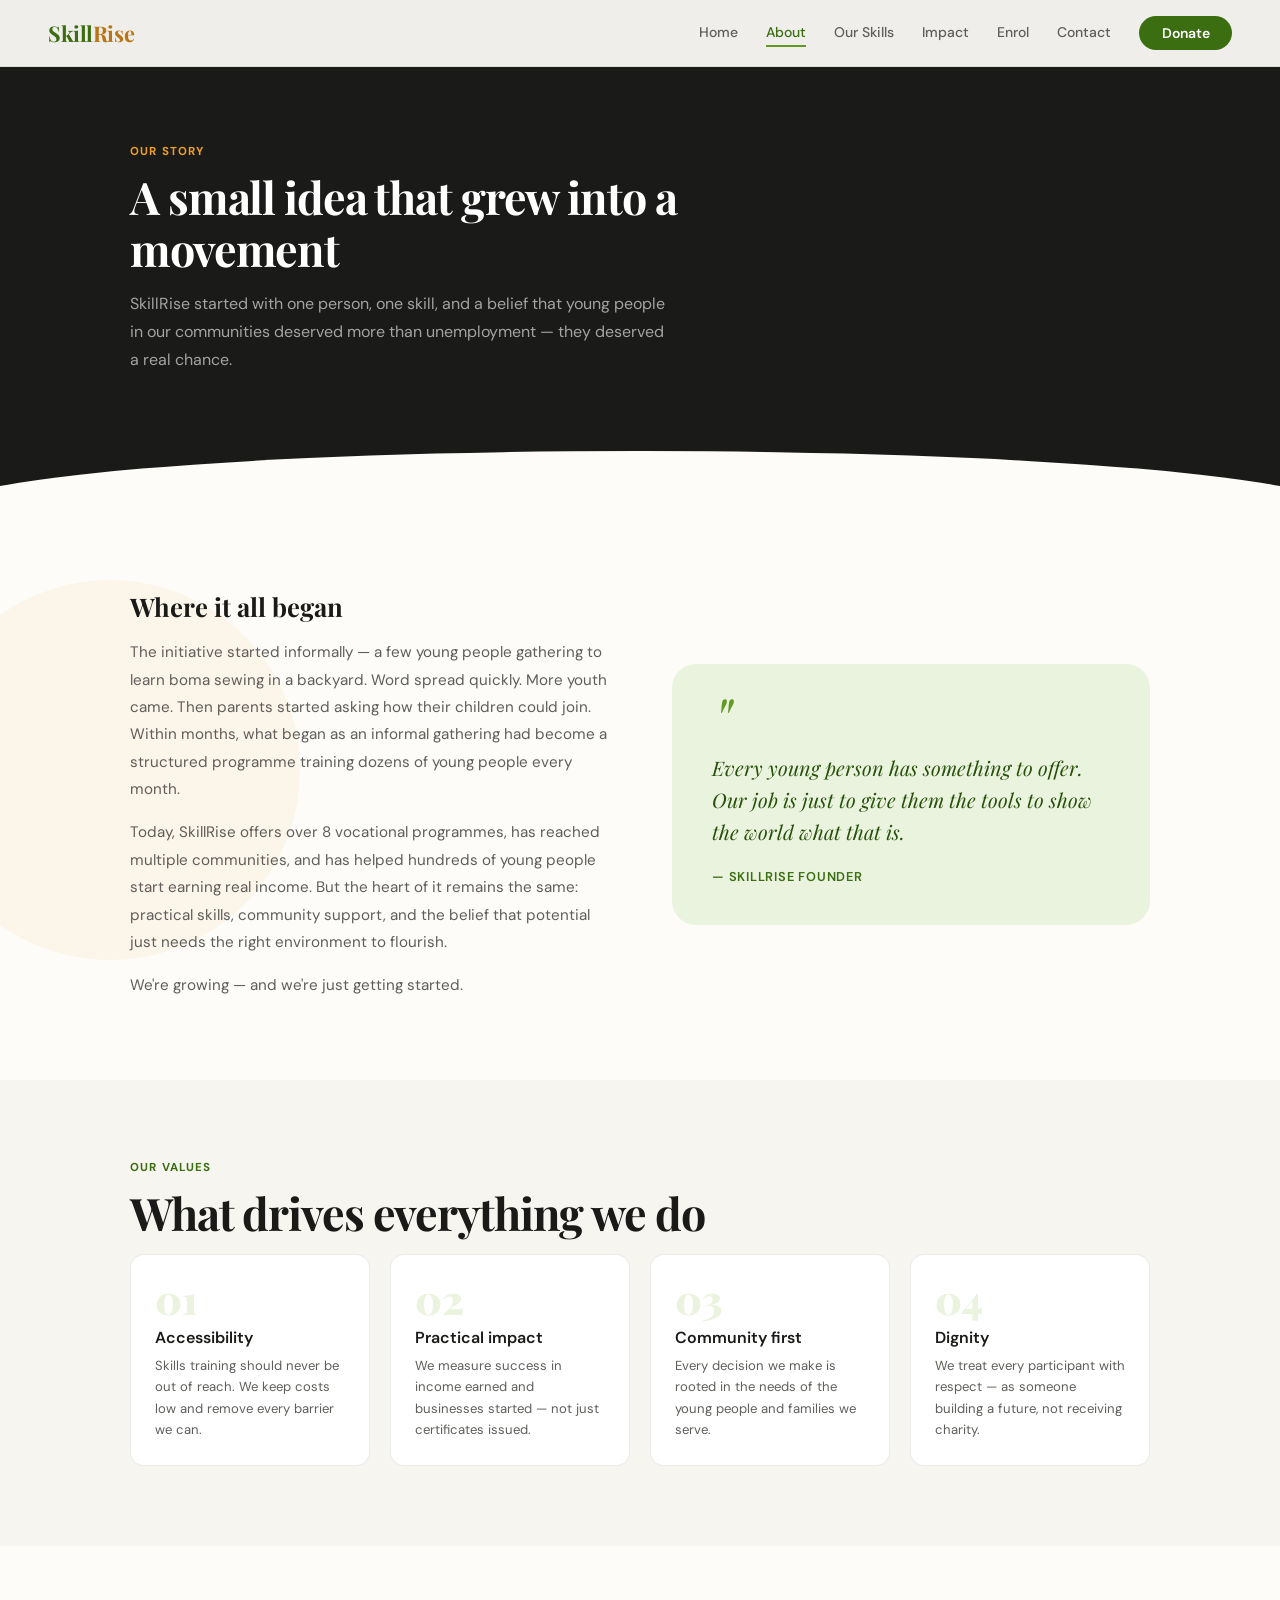
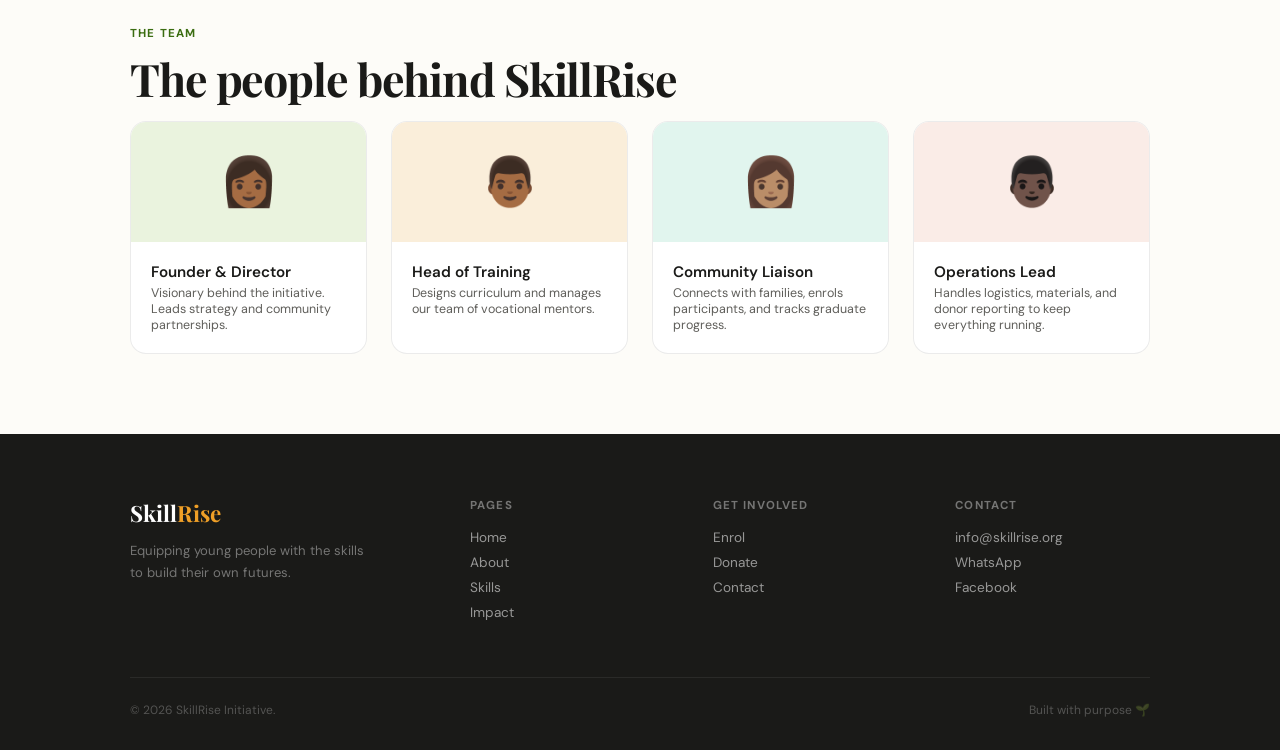
==== about.html @ 30faf880 "Initial commit: SkillRise multi-page site Split the original single-file site into separate HTML pag" ====
<!DOCTYPE html>
<html lang="en">
<head>
<meta charset="UTF-8"/>
<meta name="viewport" content="width=device-width, initial-scale=1.0"/>
<title>About — SkillRise Initiative</title>
<link href="https://fonts.googleapis.com/css2?family=Playfair+Display:ital,wght@0,700;0,900;1,700&family=DM+Sans:wght@300;400;500;600&display=swap" rel="stylesheet"/>
<link rel="stylesheet" href="css/styles.css"/>
</head>
<body>

<!-- BLOBS (hero bg decorations) -->
<div class="hero-blob1"></div>
<div class="hero-blob2"></div>

<!-- NAV -->
<nav>
  <a class="nav-logo" href="index.html">Skill<span>Rise</span></a>
  <div class="nav-links">
    <a href="index.html" data-page="index.html">Home</a>
    <a href="about.html" data-page="about.html">About</a>
    <a href="skills.html" data-page="skills.html">Our Skills</a>
    <a href="impact.html" data-page="impact.html">Impact</a>
    <a href="enrol.html" data-page="enrol.html">Enrol</a>
    <a href="contact.html" data-page="contact.html">Contact</a>
    <a href="donate.html" data-page="donate.html" class="nav-cta">Donate</a>
  </div>
  <div class="hamburger" onclick="toggleMenu()">
    <span></span><span></span><span></span>
  </div>
</nav>
<div class="mobile-menu" id="mobileMenu">
  <a href="index.html">Home</a>
  <a href="about.html">About</a>
  <a href="skills.html">Our Skills</a>
  <a href="impact.html">Impact</a>
  <a href="enrol.html">Enrol</a>
  <a href="contact.html">Contact</a>
  <a href="donate.html" style="color:var(--green);font-weight:700;">Donate →</a>
</div>

<!-- ════════════════════════════════════════ ABOUT ════════════════════════════════════════ -->
<div class="page active" id="page-about">
  <div class="about-hero">
    <div class="container">
      <div class="section-tag">Our Story</div>
      <div class="section-title">A small idea that grew into a movement</div>
      <p class="section-sub">SkillRise started with one person, one skill, and a belief that young people in our communities deserved more than unemployment — they deserved a real chance.</p>
    </div>
  </div>

  <div class="about-story">
    <div class="container">
      <div class="story-grid">
        <div class="story-text">
          <h3>Where it all began</h3>
          <p>The initiative started informally — a few young people gathering to learn boma sewing in a backyard. Word spread quickly. More youth came. Then parents started asking how their children could join. Within months, what began as an informal gathering had become a structured programme training dozens of young people every month.</p>
          <p>Today, SkillRise offers over 8 vocational programmes, has reached multiple communities, and has helped hundreds of young people start earning real income. But the heart of it remains the same: practical skills, community support, and the belief that potential just needs the right environment to flourish.</p>
          <p style="margin-bottom:0;">We're growing — and we're just getting started.</p>
        </div>
        <div class="story-visual">
          <div class="story-quote">Every young person has something to offer. Our job is just to give them the tools to show the world what that is.</div>
          <div class="story-attr">— SkillRise Founder</div>
        </div>
      </div>
    </div>
  </div>

  <div class="about-values">
    <div class="container">
      <div class="section-tag">Our Values</div>
      <div class="section-title">What drives everything we do</div>
      <div class="values-grid">
        <div class="value-card"><div class="value-num">01</div><h4>Accessibility</h4><p>Skills training should never be out of reach. We keep costs low and remove every barrier we can.</p></div>
        <div class="value-card"><div class="value-num">02</div><h4>Practical impact</h4><p>We measure success in income earned and businesses started — not just certificates issued.</p></div>
        <div class="value-card"><div class="value-num">03</div><h4>Community first</h4><p>Every decision we make is rooted in the needs of the young people and families we serve.</p></div>
        <div class="value-card"><div class="value-num">04</div><h4>Dignity</h4><p>We treat every participant with respect — as someone building a future, not receiving charity.</p></div>
      </div>
    </div>
  </div>

  <div class="team-section">
    <div class="container">
      <div class="section-tag">The Team</div>
      <div class="section-title">The people behind SkillRise</div>
      <div class="team-grid">
        <div class="team-card">
          <div class="team-avatar" style="background:var(--green-light);">👩🏾</div>
          <div class="team-info"><h4>Founder & Director</h4><p>Visionary behind the initiative. Leads strategy and community partnerships.</p></div>
        </div>
        <div class="team-card">
          <div class="team-avatar" style="background:var(--amber-light);">👨🏾</div>
          <div class="team-info"><h4>Head of Training</h4><p>Designs curriculum and manages our team of vocational mentors.</p></div>
        </div>
        <div class="team-card">
          <div class="team-avatar" style="background:var(--teal-light);">👩🏽</div>
          <div class="team-info"><h4>Community Liaison</h4><p>Connects with families, enrols participants, and tracks graduate progress.</p></div>
        </div>
        <div class="team-card">
          <div class="team-avatar" style="background:var(--coral-light);">👨🏿</div>
          <div class="team-info"><h4>Operations Lead</h4><p>Handles logistics, materials, and donor reporting to keep everything running.</p></div>
        </div>
      </div>
    </div>
  </div>

  <footer>
    <div class="container">
      <div class="footer-grid">
        <div class="footer-brand"><span class="logo">Skill<span>Rise</span></span><p>Equipping young people with the skills to build their own futures.</p></div>
        <div class="footer-col"><h5>Pages</h5><a href="index.html">Home</a><a href="about.html">About</a><a href="skills.html">Skills</a><a href="impact.html">Impact</a></div>
        <div class="footer-col"><h5>Get Involved</h5><a href="enrol.html">Enrol</a><a href="donate.html">Donate</a><a href="contact.html">Contact</a></div>
        <div class="footer-col"><h5>Contact</h5><a href="#">info@skillrise.org</a><a href="#">WhatsApp</a><a href="#">Facebook</a></div>
      </div>
      <div class="footer-bottom"><p>© 2026 SkillRise Initiative.</p><p>Built with purpose 🌱</p></div>
    </div>
  </footer>
</div>

<script src="js/main.js"></script>
</body>
</html>
---- css/styles.css ----
*,*::before,*::after{box-sizing:border-box;margin:0;padding:0;}
:root{
  --green:#3B6D11;--green-light:#EAF3DE;--green-mid:#639922;--green-dark:#27500A;
  --amber:#BA7517;--amber-light:#FAEEDA;--amber-mid:#EF9F27;
  --coral:#D85A30;--coral-light:#FAECE7;
  --teal:#0F6E56;--teal-light:#E1F5EE;--teal-mid:#1D9E75;
  --dark:#1a1a18;--text:#2C2C2A;--muted:#5F5E5A;--border:rgba(0,0,0,0.08);
  --bg:#FDFCF8;--surface:#F7F5EF;--white:#ffffff;
}
html{scroll-behavior:smooth;}
body{font-family:'DM Sans',sans-serif;background:var(--bg);color:var(--text);overflow-x:hidden;}

/* ── PAGES ── */
.page{display:none;animation:fadeIn 0.35s ease;}
.page.active{display:block;}
@keyframes fadeIn{from{opacity:0;transform:translateY(12px);}to{opacity:1;transform:translateY(0);}}

/* ── NAV ── */
nav{position:fixed;top:0;left:0;right:0;z-index:200;display:flex;align-items:center;justify-content:space-between;padding:1rem 3rem;background:rgba(253,252,248,0.94);backdrop-filter:blur(10px);border-bottom:1px solid var(--border);}
.nav-logo{font-family:'Playfair Display',serif;font-size:1.35rem;font-weight:700;color:var(--green);letter-spacing:-0.02em;cursor:pointer;text-decoration:none;}
.nav-logo span{color:var(--amber);}
.nav-links{display:flex;gap:1.75rem;align-items:center;}
.nav-links a{font-size:0.875rem;font-weight:500;color:var(--muted);text-decoration:none;cursor:pointer;transition:color 0.2s;padding:0.25rem 0;border-bottom:2px solid transparent;transition:color 0.2s,border-color 0.2s;}
.nav-links a:hover,.nav-links a.active{color:var(--green);border-bottom-color:var(--green-mid);}
.nav-cta{background:var(--green)!important;color:#fff!important;padding:0.5rem 1.4rem!important;border-radius:50px!important;font-weight:600!important;border-bottom:none!important;transition:background 0.2s!important;}
.nav-cta:hover{background:var(--teal)!important;}
.hamburger{display:none;flex-direction:column;gap:5px;cursor:pointer;padding:4px;}
.hamburger span{display:block;width:22px;height:2px;background:var(--dark);border-radius:2px;transition:all 0.3s;}
.mobile-menu{display:none;position:fixed;top:64px;left:0;right:0;background:var(--bg);border-bottom:1px solid var(--border);padding:1rem 1.5rem;flex-direction:column;gap:0.75rem;z-index:199;}
.mobile-menu.open{display:flex;}
.mobile-menu a{font-size:1rem;font-weight:500;color:var(--text);text-decoration:none;padding:0.5rem 0;border-bottom:1px solid var(--border);}

/* ── SHARED ── */
.container{max-width:1100px;margin:0 auto;padding:0 2.5rem;}
.pt{padding-top:7rem;}
.section-tag{font-size:0.72rem;font-weight:700;letter-spacing:0.1em;text-transform:uppercase;color:var(--green);margin-bottom:0.75rem;}
.section-title{font-family:'Playfair Display',serif;font-size:clamp(2rem,4vw,2.8rem);font-weight:700;line-height:1.15;letter-spacing:-0.025em;color:var(--dark);margin-bottom:1rem;}
.section-sub{font-size:1rem;color:var(--muted);line-height:1.75;max-width:540px;margin-bottom:2.5rem;}
.btn-primary{background:var(--green);color:#fff;padding:0.85rem 2rem;border-radius:50px;font-weight:600;font-size:0.95rem;text-decoration:none;border:none;cursor:pointer;transition:background 0.2s,transform 0.15s;display:inline-block;}
.btn-primary:hover{background:var(--teal);transform:translateY(-1px);}
.btn-outline{background:transparent;color:var(--green);padding:0.8rem 2rem;border-radius:50px;font-weight:600;font-size:0.95rem;text-decoration:none;border:2px solid var(--green);cursor:pointer;transition:all 0.2s;display:inline-block;}
.btn-outline:hover{background:var(--green);color:#fff;}
.btn-amber{background:var(--amber);color:#fff;padding:0.85rem 2rem;border-radius:50px;font-weight:600;font-size:0.95rem;text-decoration:none;border:none;cursor:pointer;transition:background 0.2s,transform 0.15s;display:inline-block;}
.btn-amber:hover{background:var(--coral);transform:translateY(-1px);}

/* ── HOME PAGE ── */
.hero{min-height:100vh;display:grid;grid-template-columns:1fr 1fr;align-items:center;padding:8rem 3rem 4rem;gap:3.5rem;position:relative;overflow:hidden;max-width:1200px;margin:0 auto;}
.hero-blob1{position:fixed;top:-80px;right:-160px;width:550px;height:550px;background:var(--green-light);border-radius:50%;z-index:-1;opacity:0.55;}
.hero-blob2{position:fixed;bottom:-60px;left:-80px;width:380px;height:380px;background:var(--amber-light);border-radius:50%;z-index:-1;opacity:0.45;}
.hero-badge{display:inline-flex;align-items:center;gap:6px;background:var(--teal-light);color:var(--teal);font-size:0.73rem;font-weight:700;padding:0.35rem 0.9rem;border-radius:50px;margin-bottom:1.5rem;letter-spacing:0.06em;text-transform:uppercase;}
.hero h1{font-family:'Playfair Display',serif;font-size:clamp(2.8rem,5vw,4.2rem);font-weight:900;line-height:1.08;letter-spacing:-0.035em;color:var(--dark);margin-bottom:1.25rem;}
.hero h1 em{font-style:italic;color:var(--green-mid);}
.hero-sub{font-size:1.05rem;font-weight:300;color:var(--muted);line-height:1.8;max-width:460px;margin-bottom:2rem;}
.hero-actions{display:flex;gap:1rem;flex-wrap:wrap;align-items:center;}
.hero-visual{display:grid;grid-template-columns:1fr 1fr;gap:1rem;}
.hv-card{background:var(--white);border:1px solid var(--border);border-radius:16px;padding:1.25rem;transition:transform 0.2s;}
.hv-card:hover{transform:translateY(-3px);}
.hv-card:nth-child(1){border-top:3px solid var(--green-mid);}
.hv-card:nth-child(2){border-top:3px solid var(--amber-mid);margin-top:1.5rem;}
.hv-card:nth-child(3){border-top:3px solid var(--coral);}
.hv-card:nth-child(4){border-top:3px solid var(--teal-mid);margin-top:1.5rem;}
.hv-card .icon{font-size:1.8rem;margin-bottom:0.5rem;}
.hv-card h3{font-size:0.9rem;font-weight:600;color:var(--dark);margin-bottom:0.2rem;}
.hv-card p{font-size:0.75rem;color:var(--muted);}

.stats-bar{background:var(--dark);padding:3rem;display:flex;justify-content:center;gap:5rem;flex-wrap:wrap;}
.stat-num{font-family:'Playfair Display',serif;font-size:2.8rem;font-weight:900;color:#fff;line-height:1;margin-bottom:0.3rem;}
.stat-num span{color:var(--amber-mid);}
.stat-label{font-size:0.82rem;color:rgba(255,255,255,0.45);}

.home-why{background:var(--surface);padding:6rem 3rem;}
.why-grid{display:grid;grid-template-columns:repeat(auto-fit,minmax(220px,1fr));gap:1.5rem;margin-top:1rem;}
.why-card{background:var(--white);border:1px solid var(--border);border-radius:14px;padding:1.75rem 1.5rem;}
.why-icon{width:44px;height:44px;border-radius:12px;display:flex;align-items:center;justify-content:center;font-size:1.3rem;margin-bottom:1rem;}
.why-card h4{font-size:1rem;font-weight:600;color:var(--dark);margin-bottom:0.5rem;}
.why-card p{font-size:0.85rem;color:var(--muted);line-height:1.7;}

.home-cta-strip{background:var(--green);padding:5rem 3rem;text-align:center;}
.home-cta-strip h2{font-family:'Playfair Display',serif;font-size:clamp(1.8rem,3.5vw,2.5rem);font-weight:700;color:#fff;margin-bottom:1rem;letter-spacing:-0.02em;}
.home-cta-strip p{font-size:1rem;color:rgba(255,255,255,0.7);max-width:500px;margin:0 auto 2rem;line-height:1.7;}
.cta-buttons{display:flex;gap:1rem;justify-content:center;flex-wrap:wrap;}
.btn-white{background:#fff;color:var(--green);padding:0.85rem 2rem;border-radius:50px;font-weight:600;font-size:0.95rem;text-decoration:none;cursor:pointer;transition:all 0.2s;display:inline-block;border:none;}
.btn-white:hover{background:var(--amber-light);}

/* ── ABOUT PAGE ── */
.about-hero{background:var(--dark);padding:9rem 3rem 6rem;position:relative;overflow:hidden;}
.about-hero::after{content:'';position:absolute;bottom:-1px;left:0;right:0;height:60px;background:var(--bg);clip-path:ellipse(55% 100% at 50% 100%);}
.about-hero .section-tag{color:var(--amber-mid);}
.about-hero .section-title{color:#fff;max-width:600px;}
.about-hero .section-sub{color:rgba(255,255,255,0.6);}

.about-story{padding:5rem 3rem;}
.story-grid{display:grid;grid-template-columns:1fr 1fr;gap:4rem;align-items:center;}
.story-text h3{font-family:'Playfair Display',serif;font-size:1.6rem;font-weight:700;color:var(--dark);margin-bottom:1rem;line-height:1.3;}
.story-text p{font-size:0.95rem;color:var(--muted);line-height:1.8;margin-bottom:1rem;}
.story-visual{background:var(--green-light);border-radius:24px;padding:2.5rem;position:relative;}
.story-quote{font-family:'Playfair Display',serif;font-size:1.25rem;font-style:italic;color:var(--green-dark);line-height:1.6;}
.story-quote::before{content:'"';font-size:4rem;color:var(--green-mid);line-height:0.5;display:block;margin-bottom:1rem;}
.story-attr{margin-top:1.25rem;font-size:0.8rem;font-weight:600;color:var(--green);text-transform:uppercase;letter-spacing:0.06em;}

.about-values{background:var(--surface);padding:5rem 3rem;}
.values-grid{display:grid;grid-template-columns:repeat(auto-fit,minmax(200px,1fr));gap:1.25rem;}
.value-card{background:var(--white);border:1px solid var(--border);border-radius:14px;padding:1.5rem;}
.value-num{font-family:'Playfair Display',serif;font-size:2.5rem;font-weight:900;color:var(--green-light);line-height:1;margin-bottom:0.5rem;}
.value-card h4{font-size:1rem;font-weight:600;color:var(--dark);margin-bottom:0.4rem;}
.value-card p{font-size:0.82rem;color:var(--muted);line-height:1.65;}

.team-section{padding:5rem 3rem;}
.team-grid{display:grid;grid-template-columns:repeat(auto-fit,minmax(220px,1fr));gap:1.5rem;}
.team-card{background:var(--white);border:1px solid var(--border);border-radius:16px;overflow:hidden;}
.team-avatar{height:120px;display:flex;align-items:center;justify-content:center;font-size:3rem;}
.team-info{padding:1.25rem;}
.team-info h4{font-size:0.95rem;font-weight:600;color:var(--dark);margin-bottom:0.2rem;}
.team-info p{font-size:0.78rem;color:var(--muted);}

/* ── SKILLS PAGE ── */
.skills-hero{background:linear-gradient(135deg,var(--green-dark) 0%,var(--green) 60%,var(--teal) 100%);padding:9rem 3rem 6rem;}
.skills-hero .section-title{color:#fff;}
.skills-hero .section-sub{color:rgba(255,255,255,0.7);}
.skills-hero .section-tag{color:var(--amber-mid);}

.skills-filter{background:var(--surface);padding:2rem 3rem;display:flex;gap:0.75rem;flex-wrap:wrap;align-items:center;border-bottom:1px solid var(--border);}
.filter-label{font-size:0.82rem;font-weight:600;color:var(--muted);margin-right:0.5rem;}
.filter-btn{padding:0.4rem 1rem;border-radius:50px;border:1.5px solid var(--border);background:var(--white);font-size:0.8rem;font-weight:500;cursor:pointer;transition:all 0.2s;color:var(--muted);}
.filter-btn:hover,.filter-btn.active{background:var(--green);color:#fff;border-color:var(--green);}

.skills-main{padding:5rem 3rem;}
.skills-big-grid{display:grid;grid-template-columns:repeat(auto-fill,minmax(300px,1fr));gap:1.5rem;}
.skill-detail-card{background:var(--white);border:1px solid var(--border);border-radius:18px;overflow:hidden;transition:transform 0.2s,box-shadow 0.2s;cursor:pointer;}
.skill-detail-card:hover{transform:translateY(-4px);box-shadow:0 12px 32px rgba(0,0,0,0.08);}
.skill-card-top{padding:2rem 2rem 1.25rem;border-bottom:1px solid var(--border);}
.skill-card-emoji{font-size:2.5rem;margin-bottom:1rem;}
.skill-card-top h3{font-size:1.15rem;font-weight:600;color:var(--dark);margin-bottom:0.5rem;}
.skill-card-top p{font-size:0.85rem;color:var(--muted);line-height:1.65;}
.skill-card-bottom{padding:1.25rem 2rem;display:flex;gap:0.5rem;flex-wrap:wrap;}
.skill-tag{padding:0.25rem 0.75rem;border-radius:50px;font-size:0.72rem;font-weight:600;background:var(--green-light);color:var(--green-dark);}
.skill-duration{padding:0.25rem 0.75rem;border-radius:50px;font-size:0.72rem;font-weight:600;background:var(--amber-light);color:var(--amber);}

/* ── IMPACT PAGE ── */
.impact-hero{background:var(--amber-light);padding:9rem 3rem 5rem;border-bottom:1px solid rgba(186,117,23,0.15);}
.impact-hero .section-tag{color:var(--amber);}
.impact-hero .section-title{color:var(--dark);}

.impact-numbers{background:var(--dark);padding:4rem 3rem;}
.numbers-grid{display:grid;grid-template-columns:repeat(auto-fit,minmax(180px,1fr));gap:2rem;max-width:900px;margin:0 auto;}
.big-number{text-align:center;}
.big-number .num{font-family:'Playfair Display',serif;font-size:3.5rem;font-weight:900;color:var(--amber-mid);line-height:1;}
.big-number .label{font-size:0.82rem;color:rgba(255,255,255,0.5);margin-top:0.4rem;}

.stories-section{padding:5rem 3rem;}
.stories-grid{display:grid;grid-template-columns:repeat(auto-fit,minmax(300px,1fr));gap:1.5rem;}
.story-card{background:var(--white);border:1px solid var(--border);border-radius:18px;overflow:hidden;}
.story-card-top{background:var(--green);padding:1.5rem 1.75rem 3rem;}
.story-stars{color:var(--amber-mid);font-size:0.9rem;margin-bottom:0.75rem;}
.story-card-top p{font-size:0.95rem;color:rgba(255,255,255,0.9);line-height:1.7;font-style:italic;}
.story-card-bottom{background:var(--white);padding:1.25rem 1.75rem;margin-top:-1.5rem;border-radius:12px 12px 0 0;position:relative;}
.story-name{font-size:0.9rem;font-weight:600;color:var(--dark);}
.story-skill{font-size:0.75rem;color:var(--muted);}

.gallery-section{background:var(--surface);padding:5rem 3rem;}
.gallery-grid{display:grid;grid-template-columns:repeat(4,1fr);grid-template-rows:200px 200px;gap:1rem;}
.gallery-item{border-radius:14px;display:flex;align-items:center;justify-content:center;font-size:3rem;font-weight:900;color:rgba(255,255,255,0.3);}
.gallery-item:nth-child(1){grid-column:span 2;grid-row:span 2;background:var(--green);font-size:5rem;}
.gallery-item:nth-child(2){background:var(--amber);}
.gallery-item:nth-child(3){background:var(--coral);}
.gallery-item:nth-child(4){background:var(--teal);}
.gallery-item:nth-child(5){background:var(--green-mid);}

/* ── DONATE PAGE ── */
.donate-hero{background:var(--coral-light);padding:9rem 3rem 5rem;border-bottom:1px solid rgba(216,90,48,0.12);}
.donate-hero .section-tag{color:var(--coral);}
.donate-hero .section-title{color:var(--dark);}

.donate-main{padding:5rem 3rem;}
.donate-grid{display:grid;grid-template-columns:1.4fr 1fr;gap:4rem;align-items:start;}
.donate-tiers{display:flex;flex-direction:column;gap:1rem;}
.tier-card{background:var(--white);border:2px solid var(--border);border-radius:16px;padding:1.5rem 1.75rem;cursor:pointer;transition:all 0.2s;position:relative;}
.tier-card:hover{border-color:var(--green-mid);transform:translateX(4px);}
.tier-card.featured{border-color:var(--amber-mid);}
.tier-card-header{display:flex;align-items:center;justify-content:space-between;margin-bottom:0.5rem;}
.tier-amount{font-family:'Playfair Display',serif;font-size:1.8rem;font-weight:700;color:var(--dark);}
.tier-badge{background:var(--amber-mid);color:#fff;font-size:0.65rem;font-weight:700;padding:3px 10px;border-radius:50px;text-transform:uppercase;letter-spacing:0.05em;}
.tier-desc{font-size:0.85rem;color:var(--muted);line-height:1.6;}
.tier-impact{font-size:0.78rem;font-weight:600;color:var(--green);margin-top:0.5rem;}

.donate-form-box{background:var(--white);border:1px solid var(--border);border-radius:20px;padding:2.5rem;position:sticky;top:7rem;}
.donate-form-box h3{font-family:'Playfair Display',serif;font-size:1.4rem;font-weight:700;color:var(--dark);margin-bottom:0.5rem;}
.donate-form-box p{font-size:0.85rem;color:var(--muted);margin-bottom:2rem;}
.form-group{margin-bottom:1.25rem;}
.form-group label{display:block;font-size:0.8rem;font-weight:600;color:var(--text);margin-bottom:0.4rem;}
.form-group input,.form-group select,.form-group textarea{width:100%;padding:0.75rem 1rem;border:1.5px solid var(--border);border-radius:10px;font-family:'DM Sans',sans-serif;font-size:0.9rem;color:var(--text);background:var(--bg);transition:border-color 0.2s;outline:none;}
.form-group input:focus,.form-group select:focus,.form-group textarea:focus{border-color:var(--green-mid);}
.form-group textarea{resize:vertical;min-height:80px;}
.donate-trust{display:flex;gap:0.75rem;flex-wrap:wrap;margin-top:1.25rem;}
.trust-badge{display:flex;align-items:center;gap:5px;font-size:0.72rem;color:var(--muted);}
.trust-badge::before{content:'✓';color:var(--green);font-weight:700;}

.payment-methods{padding:4rem 3rem;background:var(--surface);border-top:1px solid var(--border);}
.methods-grid{display:grid;grid-template-columns:repeat(auto-fit,minmax(200px,1fr));gap:1rem;}
.method-card{background:var(--white);border:1px solid var(--border);border-radius:14px;padding:1.5rem;text-align:center;}
.method-icon{font-size:2rem;margin-bottom:0.75rem;}
.method-card h4{font-size:0.9rem;font-weight:600;color:var(--dark);margin-bottom:0.3rem;}
.method-card p{font-size:0.78rem;color:var(--muted);}

/* ── CONTACT PAGE ── */
.contact-hero{background:var(--teal);padding:9rem 3rem 6rem;position:relative;overflow:hidden;}
.contact-hero::after{content:'';position:absolute;bottom:-1px;left:0;right:0;height:60px;background:var(--bg);clip-path:ellipse(55% 100% at 50% 100%);}
.contact-hero .section-tag{color:rgba(255,255,255,0.7);}
.contact-hero .section-title{color:#fff;}
.contact-hero .section-sub{color:rgba(255,255,255,0.7);}

.contact-main{padding:5rem 3rem;}
.contact-grid{display:grid;grid-template-columns:1fr 1.4fr;gap:4rem;}
.contact-info-cards{display:flex;flex-direction:column;gap:1rem;}
.contact-info-card{background:var(--white);border:1px solid var(--border);border-radius:14px;padding:1.5rem;display:flex;gap:1rem;align-items:flex-start;}
.contact-icon{width:42px;height:42px;border-radius:12px;background:var(--teal-light);display:flex;align-items:center;justify-content:center;font-size:1.1rem;flex-shrink:0;}
.contact-info-card h4{font-size:0.9rem;font-weight:600;color:var(--dark);margin-bottom:0.25rem;}
.contact-info-card p{font-size:0.82rem;color:var(--muted);line-height:1.6;}
.contact-info-card a{color:var(--teal);font-weight:500;text-decoration:none;}

.contact-form-box{background:var(--white);border:1px solid var(--border);border-radius:20px;padding:2.5rem;}
.contact-form-box h3{font-family:'Playfair Display',serif;font-size:1.5rem;font-weight:700;color:var(--dark);margin-bottom:0.5rem;}
.contact-form-box .sub{font-size:0.85rem;color:var(--muted);margin-bottom:2rem;}
.form-row{display:grid;grid-template-columns:1fr 1fr;gap:1rem;}
.submit-btn{width:100%;padding:1rem;background:var(--teal);color:#fff;border:none;border-radius:12px;font-family:'DM Sans',sans-serif;font-size:0.95rem;font-weight:600;cursor:pointer;transition:background 0.2s;}
.submit-btn:hover{background:var(--green);}
.success-msg{display:none;background:var(--green-light);border:1px solid var(--green-mid);border-radius:12px;padding:1rem 1.25rem;font-size:0.9rem;color:var(--green-dark);margin-top:1rem;text-align:center;}

/* ── ENROL PAGE ── */
.enrol-hero{background:var(--dark);padding:9rem 3rem 6rem;position:relative;}
.enrol-hero .section-tag{color:var(--amber-mid);}
.enrol-hero .section-title{color:#fff;}
.enrol-hero .section-sub{color:rgba(255,255,255,0.6);}

.enrol-main{padding:5rem 3rem;}
.enrol-grid{display:grid;grid-template-columns:1fr 1.6fr;gap:4rem;align-items:start;}
.enrol-info h3{font-family:'Playfair Display',serif;font-size:1.4rem;font-weight:700;color:var(--dark);margin-bottom:1rem;}
.enrol-perks{display:flex;flex-direction:column;gap:0.75rem;margin-bottom:2rem;}
.perk{display:flex;align-items:flex-start;gap:0.75rem;}
.perk-icon{width:32px;height:32px;border-radius:8px;background:var(--green-light);display:flex;align-items:center;justify-content:center;font-size:0.85rem;flex-shrink:0;margin-top:2px;}
.perk p{font-size:0.9rem;color:var(--muted);line-height:1.6;}
.perk strong{color:var(--text);}
.enrol-form-box{background:var(--white);border:1px solid var(--border);border-radius:20px;padding:2.5rem;}
.enrol-form-box h3{font-family:'Playfair Display',serif;font-size:1.5rem;font-weight:700;color:var(--dark);margin-bottom:0.5rem;}
.enrol-form-box .sub{font-size:0.85rem;color:var(--muted);margin-bottom:2rem;}
.skill-checkboxes{display:grid;grid-template-columns:1fr 1fr;gap:0.5rem;margin-bottom:1.25rem;}
.skill-checkbox{display:flex;align-items:center;gap:0.5rem;padding:0.6rem 0.75rem;border:1.5px solid var(--border);border-radius:10px;cursor:pointer;transition:all 0.2s;font-size:0.82rem;color:var(--text);}
.skill-checkbox:hover{border-color:var(--green-mid);}
.skill-checkbox input{accent-color:var(--green);}

/* ── FOOTER ── */
footer{background:var(--dark);padding:4rem 3rem 2rem;}
.footer-grid{display:grid;grid-template-columns:1.5fr 1fr 1fr 1fr;gap:3rem;margin-bottom:3rem;}
.footer-brand .logo{font-family:'Playfair Display',serif;font-size:1.4rem;font-weight:700;color:var(--white);display:block;margin-bottom:0.75rem;}
.footer-brand .logo span{color:var(--amber-mid);}
.footer-brand p{font-size:0.82rem;color:rgba(255,255,255,0.4);line-height:1.7;max-width:240px;}
.footer-col h5{font-size:0.72rem;font-weight:700;letter-spacing:0.1em;text-transform:uppercase;color:rgba(255,255,255,0.4);margin-bottom:1rem;}
.footer-col a{display:block;font-size:0.85rem;color:rgba(255,255,255,0.55);text-decoration:none;margin-bottom:0.5rem;cursor:pointer;transition:color 0.2s;}
.footer-col a:hover{color:#fff;}
.footer-bottom{border-top:1px solid rgba(255,255,255,0.07);padding-top:1.5rem;display:flex;justify-content:space-between;align-items:center;flex-wrap:wrap;gap:1rem;}
.footer-bottom p{font-size:0.75rem;color:rgba(255,255,255,0.25);}

/* ── RESPONSIVE ── */
@media(max-width:860px){
  .hero{grid-template-columns:1fr;padding:7rem 1.5rem 3rem;}
  .hero-visual{display:none;}
  .story-grid,.donate-grid,.contact-grid,.enrol-grid{grid-template-columns:1fr;}
  .footer-grid{grid-template-columns:1fr 1fr;}
  nav{padding:1rem 1.5rem;}
  .nav-links{display:none;}
  .hamburger{display:flex;}
  .gallery-grid{grid-template-columns:1fr 1fr;grid-template-rows:auto;}
  .gallery-item:nth-child(1){grid-column:span 2;grid-row:span 1;}
  section,.about-story,.skills-main,.impact-numbers,.stories-section,.gallery-section,.donate-main,.payment-methods,.contact-main,.enrol-main,.about-values,.team-section,.home-why,.home-cta-strip,.stats-bar{padding-left:1.5rem;padding-right:1.5rem;}
  .container{padding:0 1.5rem;}
}
@media(max-width:500px){
  .footer-grid{grid-template-columns:1fr;}
  .form-row{grid-template-columns:1fr;}
  .skill-checkboxes{grid-template-columns:1fr;}
}
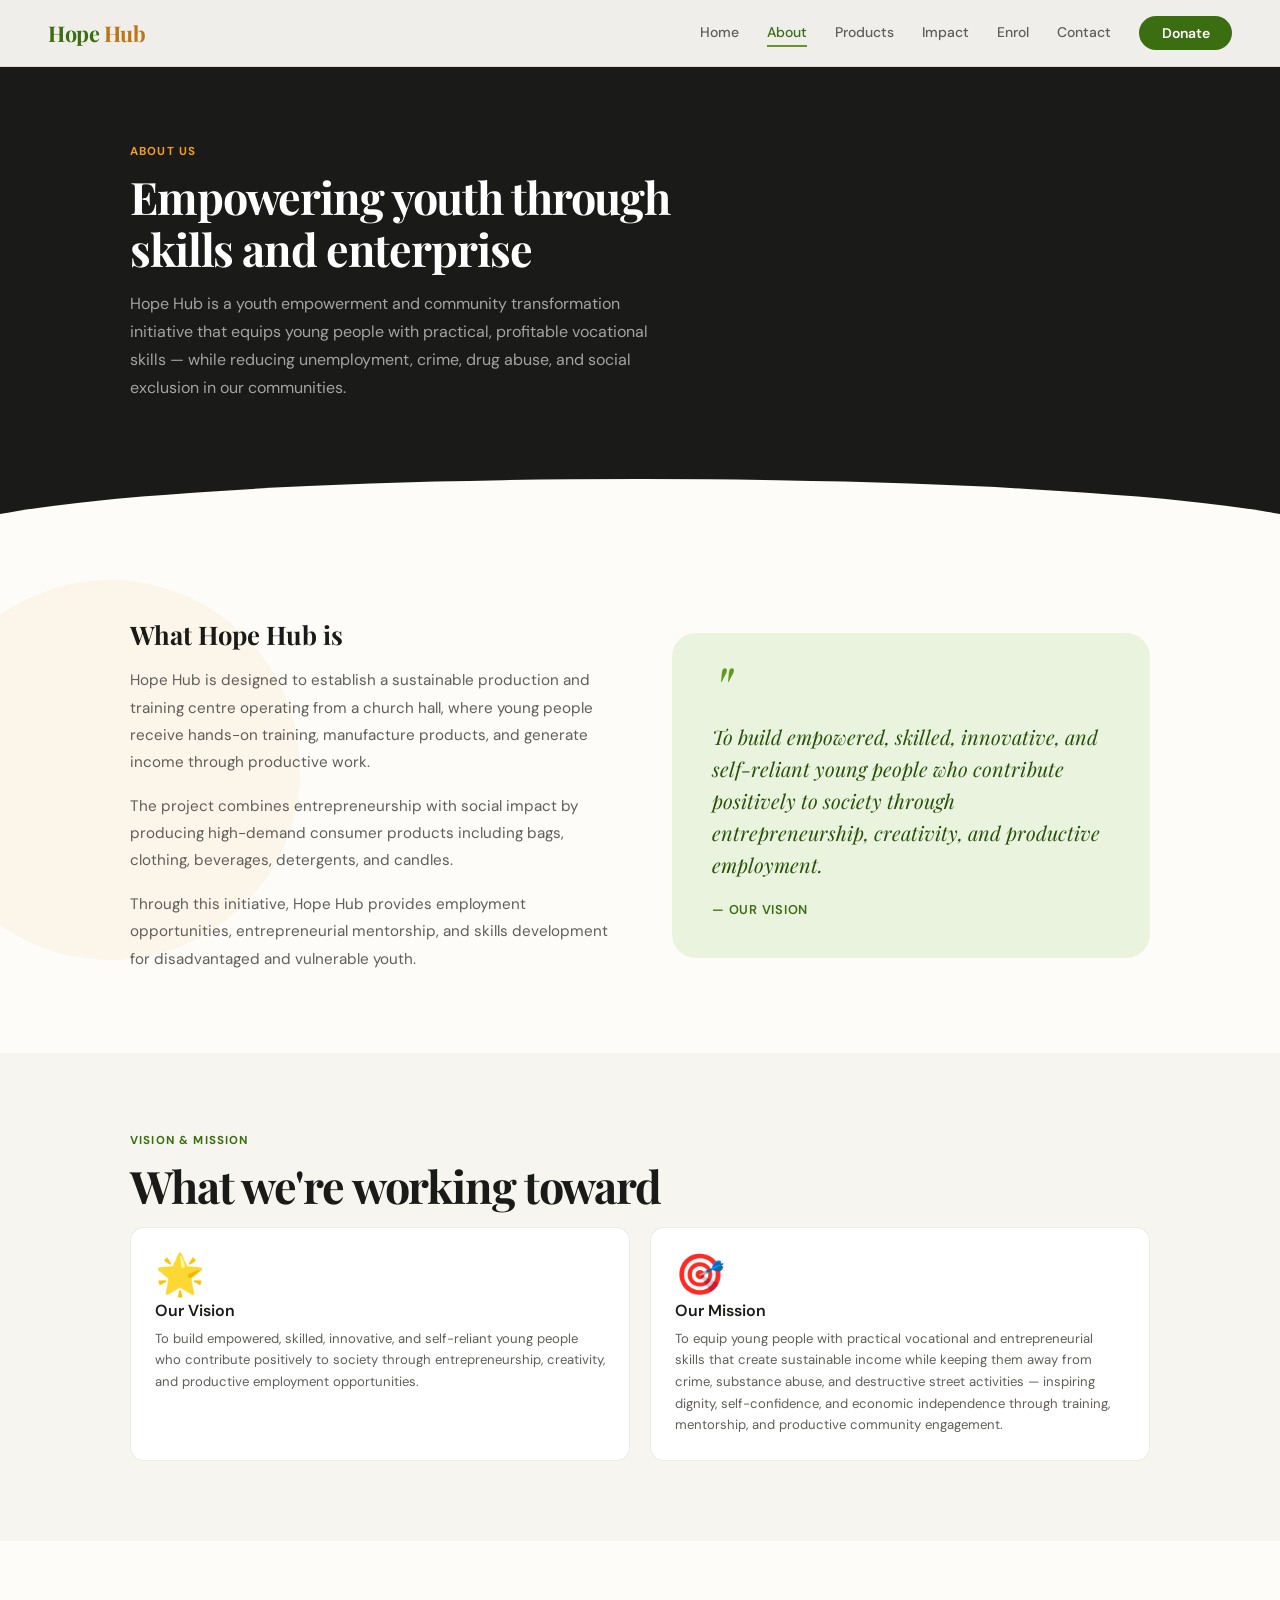
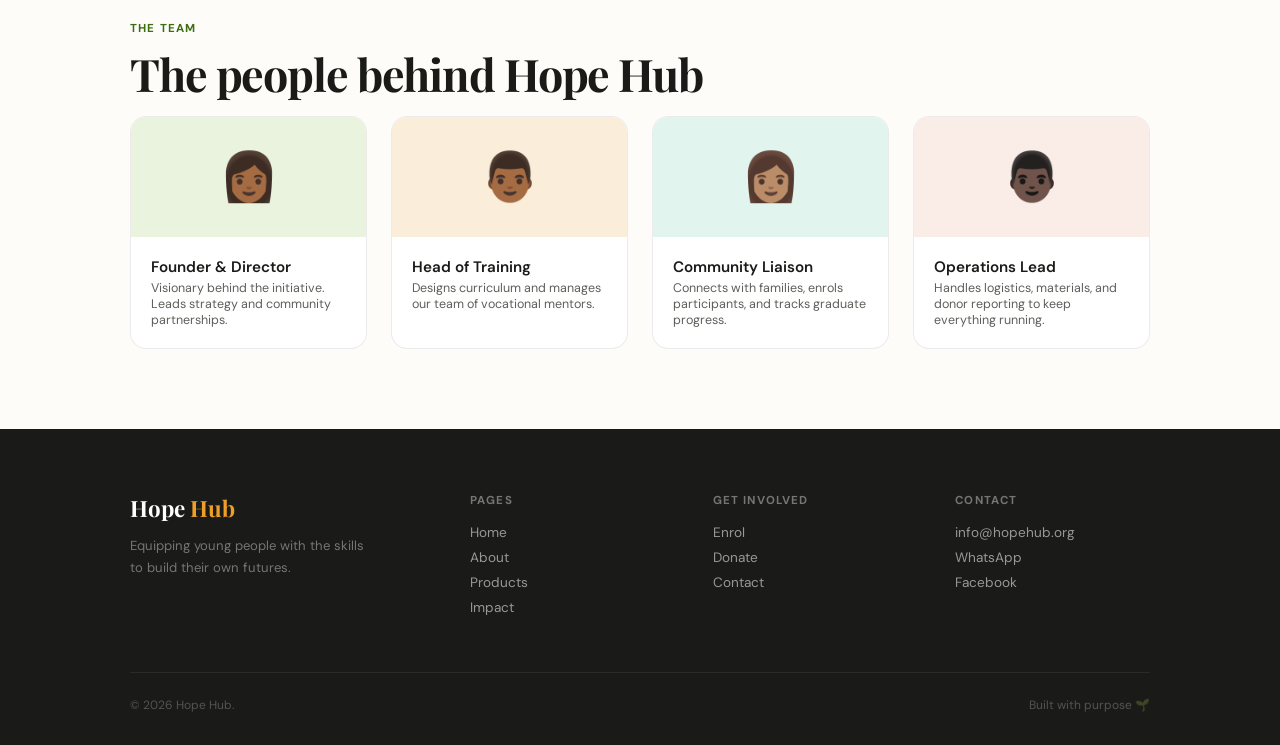
==== commit c9b2ac16: "Rebrand SkillRise to Hope Hub and rework products & services - Rename the initiative to Hope Hub acr" ====
--- a/about.html
+++ b/about.html
@@ -3,7 +3,7 @@
 <head>
 <meta charset="UTF-8"/>
 <meta name="viewport" content="width=device-width, initial-scale=1.0"/>
-<title>About — SkillRise Initiative</title>
+<title>About — Hope Hub</title>
 <link href="https://fonts.googleapis.com/css2?family=Playfair+Display:ital,wght@0,700;0,900;1,700&family=DM+Sans:wght@300;400;500;600&display=swap" rel="stylesheet"/>
 <link rel="stylesheet" href="css/styles.css"/>
 </head>
@@ -15,11 +15,11 @@
 
 <!-- NAV -->
 <nav>
-  <a class="nav-logo" href="index.html">Skill<span>Rise</span></a>
+  <a class="nav-logo" href="index.html">Hope <span>Hub</span></a>
   <div class="nav-links">
     <a href="index.html" data-page="index.html">Home</a>
     <a href="about.html" data-page="about.html">About</a>
-    <a href="skills.html" data-page="skills.html">Our Skills</a>
+    <a href="skills.html" data-page="skills.html">Products</a>
     <a href="impact.html" data-page="impact.html">Impact</a>
     <a href="enrol.html" data-page="enrol.html">Enrol</a>
     <a href="contact.html" data-page="contact.html">Contact</a>
@@ -32,7 +32,7 @@
 <div class="mobile-menu" id="mobileMenu">
   <a href="index.html">Home</a>
   <a href="about.html">About</a>
-  <a href="skills.html">Our Skills</a>
+  <a href="skills.html">Products</a>
   <a href="impact.html">Impact</a>
   <a href="enrol.html">Enrol</a>
   <a href="contact.html">Contact</a>
@@ -43,9 +43,9 @@
 <div class="page active" id="page-about">
   <div class="about-hero">
     <div class="container">
-      <div class="section-tag">Our Story</div>
-      <div class="section-title">A small idea that grew into a movement</div>
-      <p class="section-sub">SkillRise started with one person, one skill, and a belief that young people in our communities deserved more than unemployment — they deserved a real chance.</p>
+      <div class="section-tag">About Us</div>
+      <div class="section-title">Empowering youth through skills and enterprise</div>
+      <p class="section-sub">Hope Hub is a youth empowerment and community transformation initiative that equips young people with practical, profitable vocational skills — while reducing unemployment, crime, drug abuse, and social exclusion in our communities.</p>
     </div>
   </div>
 
@@ -53,14 +53,14 @@
     <div class="container">
       <div class="story-grid">
         <div class="story-text">
-          <h3>Where it all began</h3>
-          <p>The initiative started informally — a few young people gathering to learn boma sewing in a backyard. Word spread quickly. More youth came. Then parents started asking how their children could join. Within months, what began as an informal gathering had become a structured programme training dozens of young people every month.</p>
-          <p>Today, SkillRise offers over 8 vocational programmes, has reached multiple communities, and has helped hundreds of young people start earning real income. But the heart of it remains the same: practical skills, community support, and the belief that potential just needs the right environment to flourish.</p>
-          <p style="margin-bottom:0;">We're growing — and we're just getting started.</p>
+          <h3>What Hope Hub is</h3>
+          <p>Hope Hub is designed to establish a sustainable production and training centre operating from a church hall, where young people receive hands-on training, manufacture products, and generate income through productive work.</p>
+          <p>The project combines entrepreneurship with social impact by producing high-demand consumer products including bags, clothing, beverages, detergents, and candles.</p>
+          <p style="margin-bottom:0;">Through this initiative, Hope Hub provides employment opportunities, entrepreneurial mentorship, and skills development for disadvantaged and vulnerable youth.</p>
         </div>
         <div class="story-visual">
-          <div class="story-quote">Every young person has something to offer. Our job is just to give them the tools to show the world what that is.</div>
-          <div class="story-attr">— SkillRise Founder</div>
+          <div class="story-quote">To build empowered, skilled, innovative, and self-reliant young people who contribute positively to society through entrepreneurship, creativity, and productive employment.</div>
+          <div class="story-attr">— Our Vision</div>
         </div>
       </div>
     </div>
@@ -68,13 +68,11 @@
 
   <div class="about-values">
     <div class="container">
-      <div class="section-tag">Our Values</div>
-      <div class="section-title">What drives everything we do</div>
+      <div class="section-tag">Vision & Mission</div>
+      <div class="section-title">What we're working toward</div>
       <div class="values-grid">
-        <div class="value-card"><div class="value-num">01</div><h4>Accessibility</h4><p>Skills training should never be out of reach. We keep costs low and remove every barrier we can.</p></div>
-        <div class="value-card"><div class="value-num">02</div><h4>Practical impact</h4><p>We measure success in income earned and businesses started — not just certificates issued.</p></div>
-        <div class="value-card"><div class="value-num">03</div><h4>Community first</h4><p>Every decision we make is rooted in the needs of the young people and families we serve.</p></div>
-        <div class="value-card"><div class="value-num">04</div><h4>Dignity</h4><p>We treat every participant with respect — as someone building a future, not receiving charity.</p></div>
+        <div class="value-card"><div class="value-num">🌟</div><h4>Our Vision</h4><p>To build empowered, skilled, innovative, and self-reliant young people who contribute positively to society through entrepreneurship, creativity, and productive employment opportunities.</p></div>
+        <div class="value-card"><div class="value-num">🎯</div><h4>Our Mission</h4><p>To equip young people with practical vocational and entrepreneurial skills that create sustainable income while keeping them away from crime, substance abuse, and destructive street activities — inspiring dignity, self-confidence, and economic independence through training, mentorship, and productive community engagement.</p></div>
       </div>
     </div>
   </div>
@@ -82,7 +80,7 @@
   <div class="team-section">
     <div class="container">
       <div class="section-tag">The Team</div>
-      <div class="section-title">The people behind SkillRise</div>
+      <div class="section-title">The people behind Hope Hub</div>
       <div class="team-grid">
         <div class="team-card">
           <div class="team-avatar" style="background:var(--green-light);">👩🏾</div>
@@ -107,12 +105,12 @@
   <footer>
     <div class="container">
       <div class="footer-grid">
-        <div class="footer-brand"><span class="logo">Skill<span>Rise</span></span><p>Equipping young people with the skills to build their own futures.</p></div>
-        <div class="footer-col"><h5>Pages</h5><a href="index.html">Home</a><a href="about.html">About</a><a href="skills.html">Skills</a><a href="impact.html">Impact</a></div>
+        <div class="footer-brand"><span class="logo">Hope <span>Hub</span></span><p>Equipping young people with the skills to build their own futures.</p></div>
+        <div class="footer-col"><h5>Pages</h5><a href="index.html">Home</a><a href="about.html">About</a><a href="skills.html">Products</a><a href="impact.html">Impact</a></div>
         <div class="footer-col"><h5>Get Involved</h5><a href="enrol.html">Enrol</a><a href="donate.html">Donate</a><a href="contact.html">Contact</a></div>
-        <div class="footer-col"><h5>Contact</h5><a href="#">info@skillrise.org</a><a href="#">WhatsApp</a><a href="#">Facebook</a></div>
+        <div class="footer-col"><h5>Contact</h5><a href="#">info@hopehub.org</a><a href="#">WhatsApp</a><a href="#">Facebook</a></div>
       </div>
-      <div class="footer-bottom"><p>© 2026 SkillRise Initiative.</p><p>Built with purpose 🌱</p></div>
+      <div class="footer-bottom"><p>© 2026 Hope Hub.</p><p>Built with purpose 🌱</p></div>
     </div>
   </footer>
 </div>
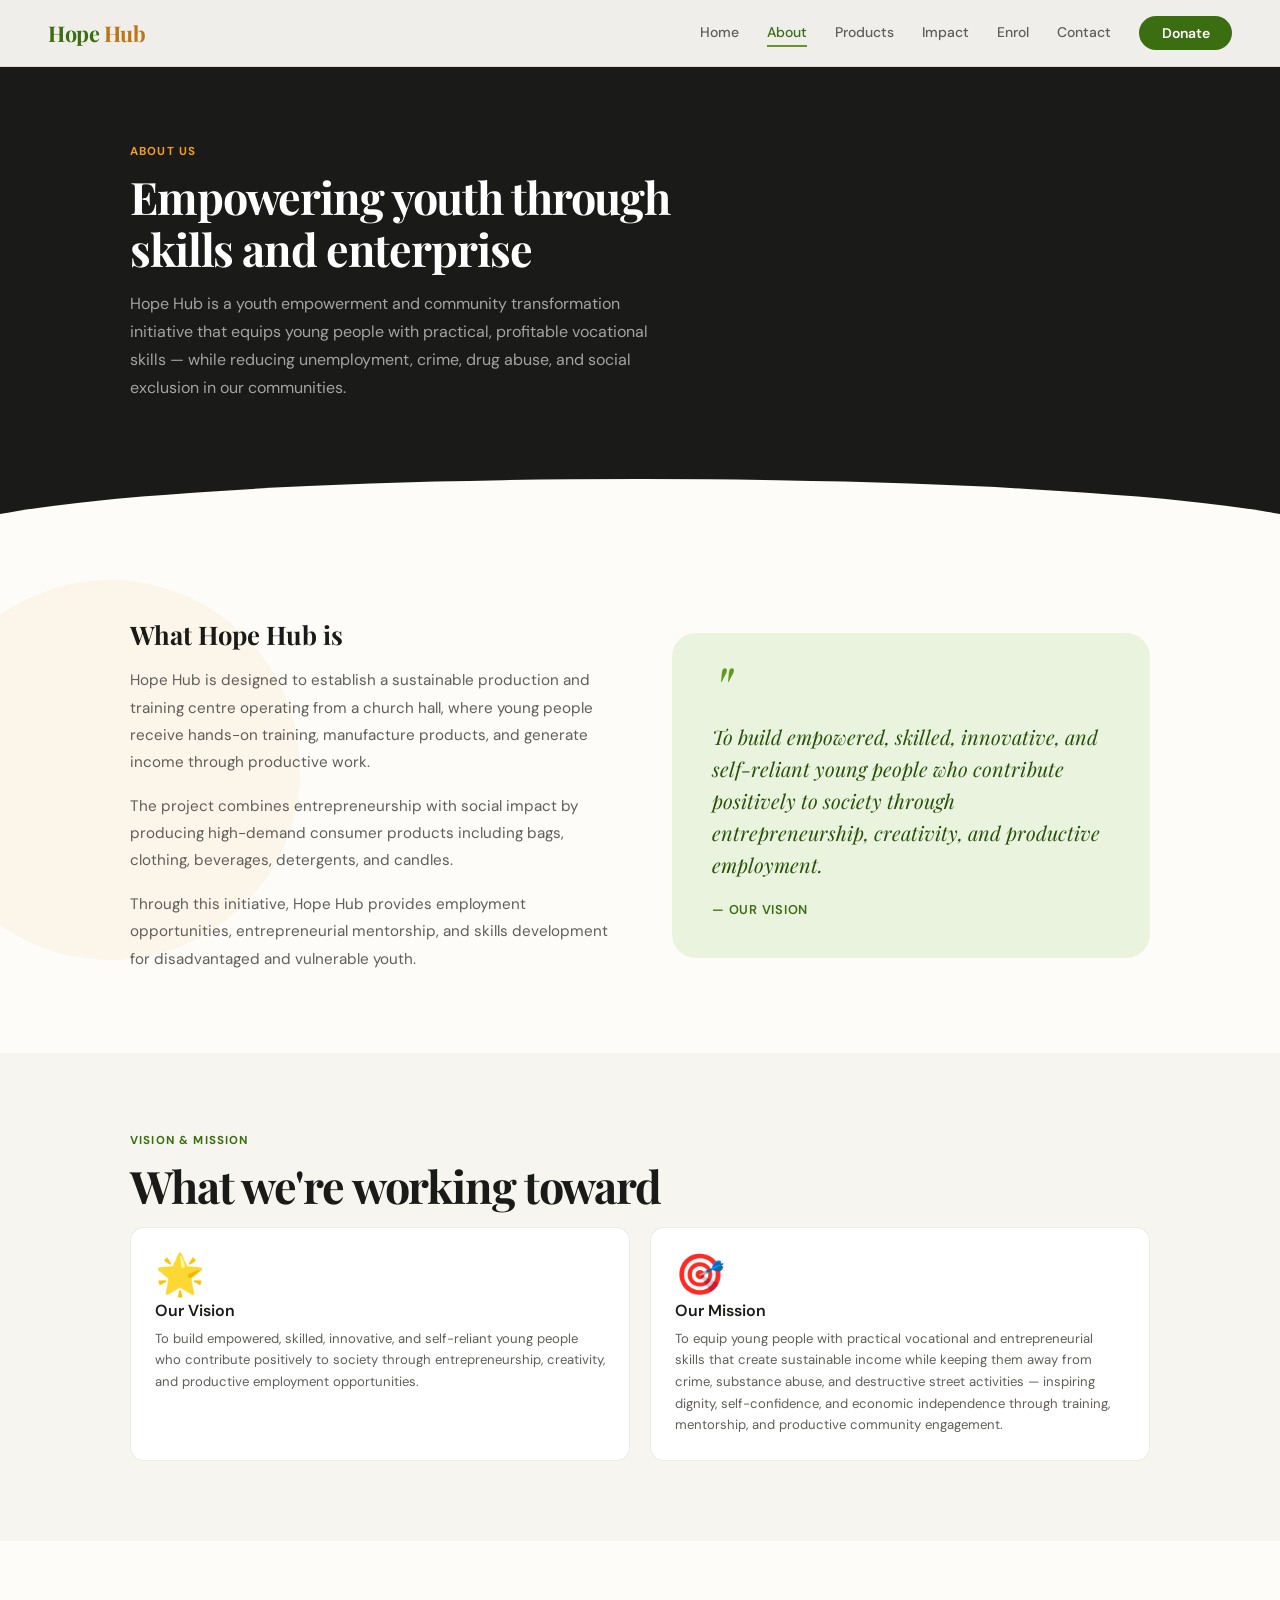
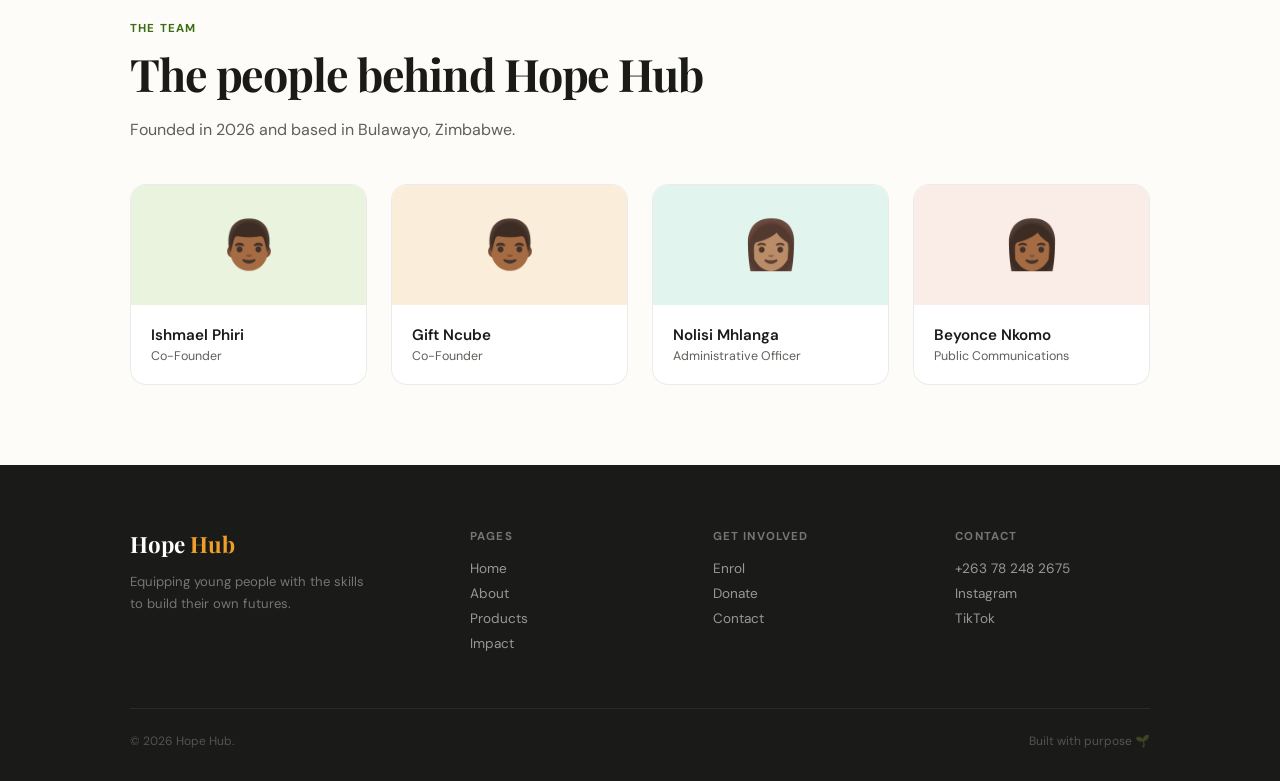
==== commit d0583cda: "Add real team, contact details, location and socials - About: list founders Ishmael Phiri & Gift Ncu" ====
--- a/about.html
+++ b/about.html
@@ -81,22 +81,23 @@
     <div class="container">
       <div class="section-tag">The Team</div>
       <div class="section-title">The people behind Hope Hub</div>
+      <p class="section-sub">Founded in 2026 and based in Bulawayo, Zimbabwe.</p>
       <div class="team-grid">
         <div class="team-card">
-          <div class="team-avatar" style="background:var(--green-light);">👩🏾</div>
-          <div class="team-info"><h4>Founder & Director</h4><p>Visionary behind the initiative. Leads strategy and community partnerships.</p></div>
+          <div class="team-avatar" style="background:var(--green-light);">👨🏾</div>
+          <div class="team-info"><h4>Ishmael Phiri</h4><p>Co-Founder</p></div>
         </div>
         <div class="team-card">
           <div class="team-avatar" style="background:var(--amber-light);">👨🏾</div>
-          <div class="team-info"><h4>Head of Training</h4><p>Designs curriculum and manages our team of vocational mentors.</p></div>
+          <div class="team-info"><h4>Gift Ncube</h4><p>Co-Founder</p></div>
         </div>
         <div class="team-card">
           <div class="team-avatar" style="background:var(--teal-light);">👩🏽</div>
-          <div class="team-info"><h4>Community Liaison</h4><p>Connects with families, enrols participants, and tracks graduate progress.</p></div>
+          <div class="team-info"><h4>Nolisi Mhlanga</h4><p>Administrative Officer</p></div>
         </div>
         <div class="team-card">
-          <div class="team-avatar" style="background:var(--coral-light);">👨🏿</div>
-          <div class="team-info"><h4>Operations Lead</h4><p>Handles logistics, materials, and donor reporting to keep everything running.</p></div>
+          <div class="team-avatar" style="background:var(--coral-light);">👩🏾</div>
+          <div class="team-info"><h4>Beyonce Nkomo</h4><p>Public Communications</p></div>
         </div>
       </div>
     </div>
@@ -108,7 +109,7 @@
         <div class="footer-brand"><span class="logo">Hope <span>Hub</span></span><p>Equipping young people with the skills to build their own futures.</p></div>
         <div class="footer-col"><h5>Pages</h5><a href="index.html">Home</a><a href="about.html">About</a><a href="skills.html">Products</a><a href="impact.html">Impact</a></div>
         <div class="footer-col"><h5>Get Involved</h5><a href="enrol.html">Enrol</a><a href="donate.html">Donate</a><a href="contact.html">Contact</a></div>
-        <div class="footer-col"><h5>Contact</h5><a href="#">info@hopehub.org</a><a href="#">WhatsApp</a><a href="#">Facebook</a></div>
+        <div class="footer-col"><h5>Contact</h5><a href="tel:+263782482675">+263 78 248 2675</a><a href="https://www.instagram.com/Hope_Hub" target="_blank" rel="noopener">Instagram</a><a href="https://www.tiktok.com/@Hope_Hub" target="_blank" rel="noopener">TikTok</a></div>
       </div>
       <div class="footer-bottom"><p>© 2026 Hope Hub.</p><p>Built with purpose 🌱</p></div>
     </div>
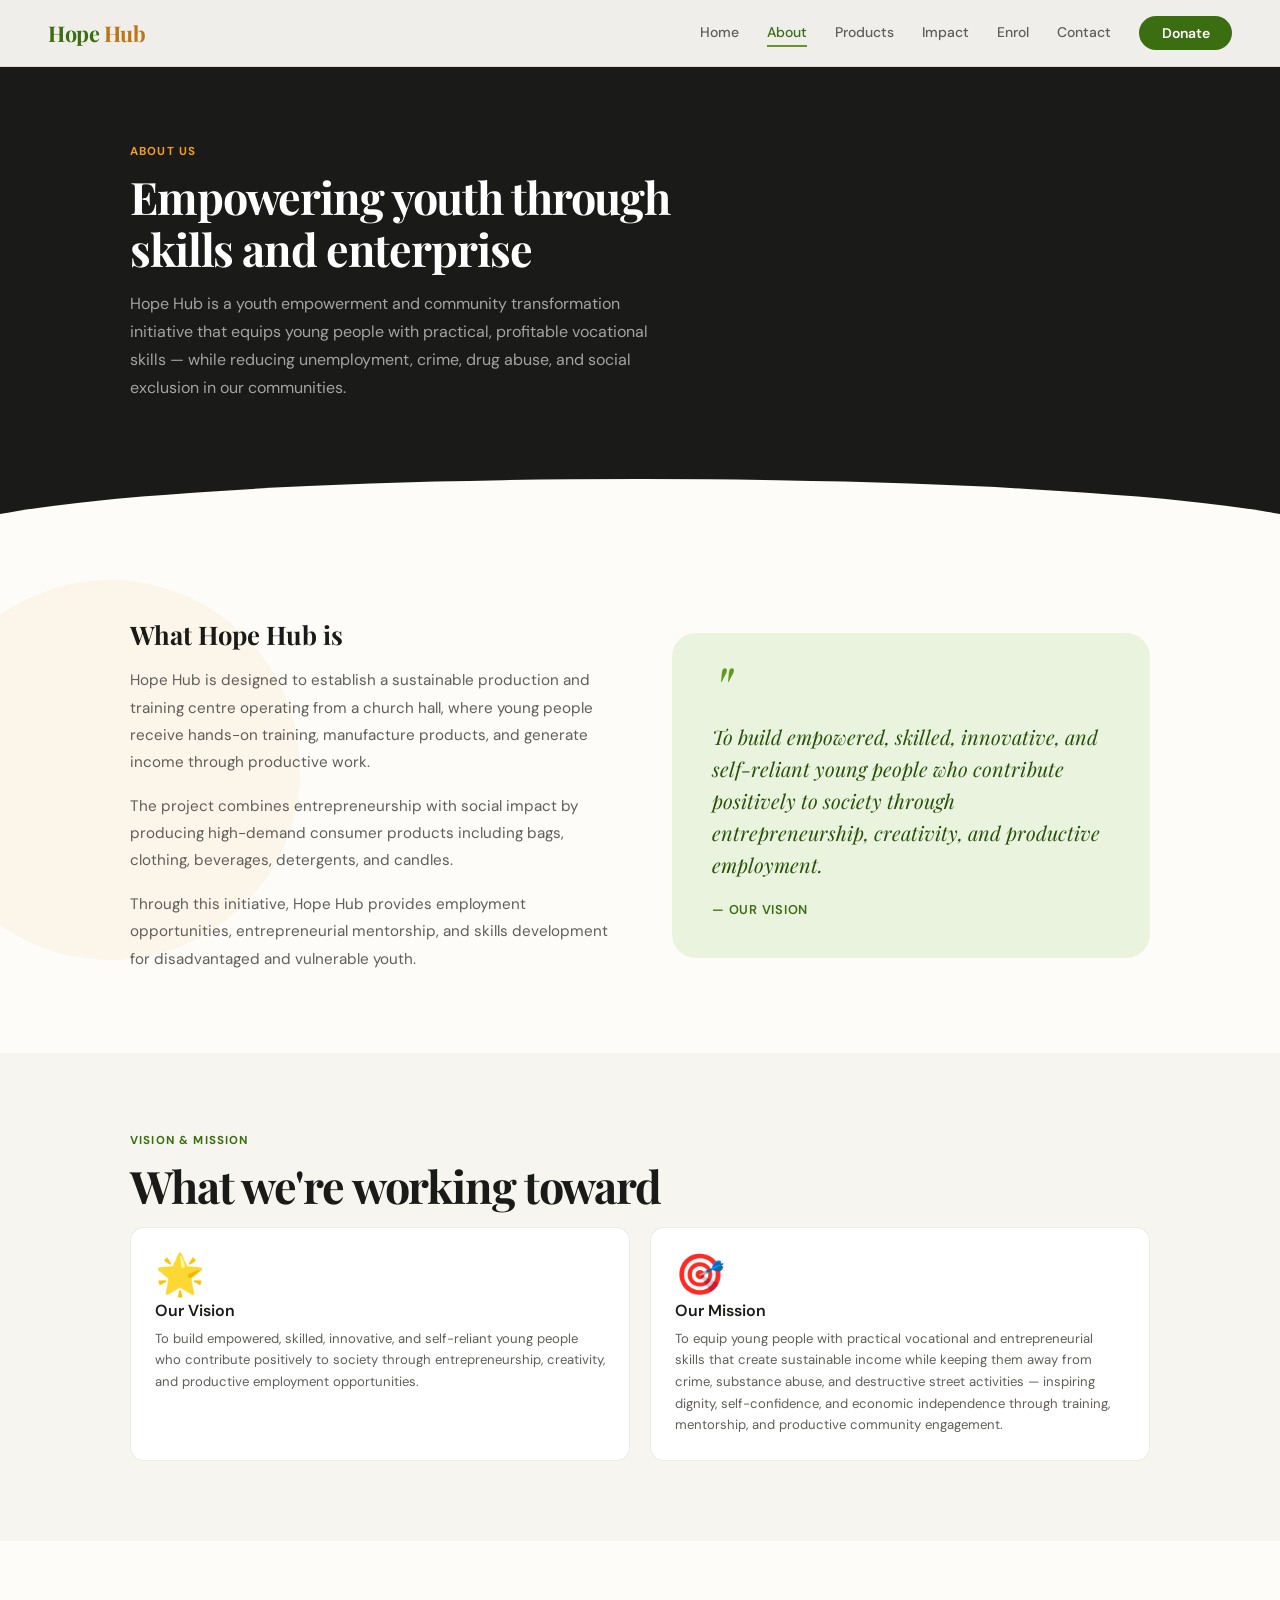
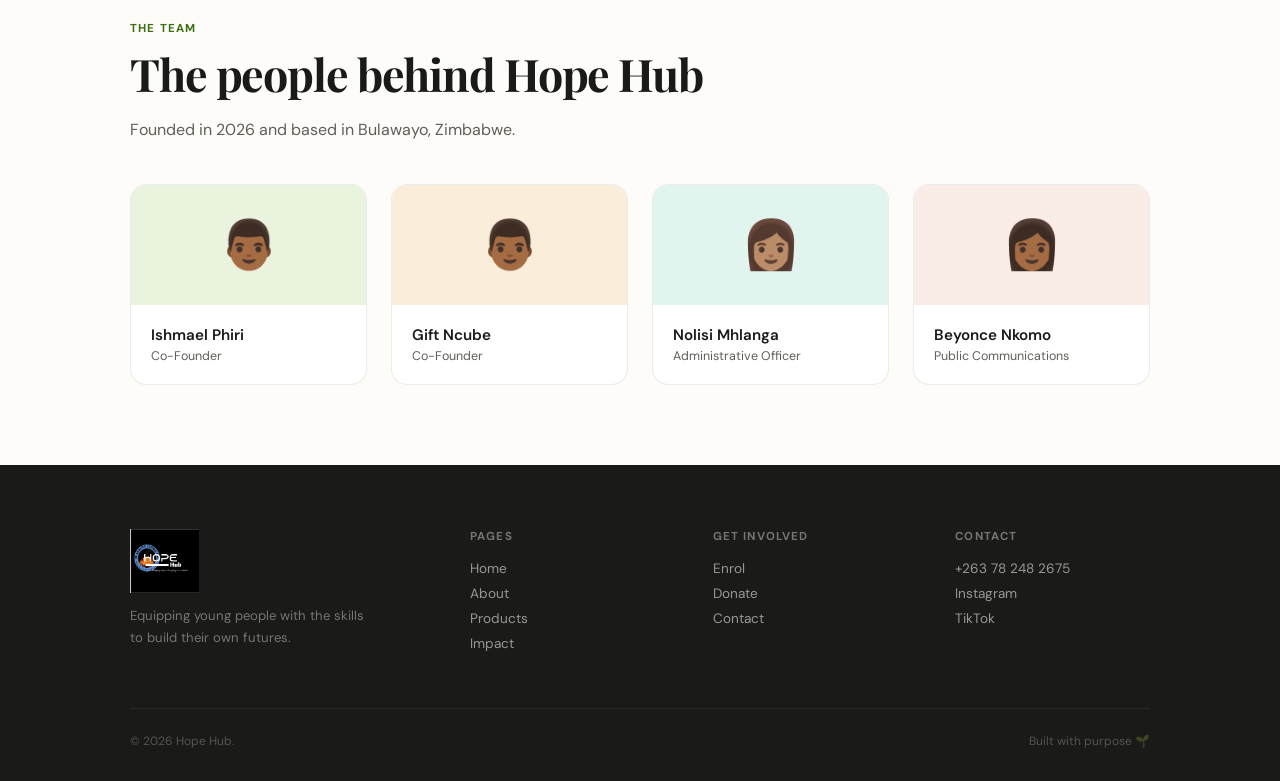
==== commit 81ab4ab6: "Add Hope Hub logo: footer brand mark and favicon Add images/hopehub.png and use it as the footer log" ====
--- a/about.html
+++ b/about.html
@@ -5,6 +5,7 @@
 <meta name="viewport" content="width=device-width, initial-scale=1.0"/>
 <title>About — Hope Hub</title>
 <link href="https://fonts.googleapis.com/css2?family=Playfair+Display:ital,wght@0,700;0,900;1,700&family=DM+Sans:wght@300;400;500;600&display=swap" rel="stylesheet"/>
+<link rel="icon" type="image/png" href="images/hopehub.png"/>
 <link rel="stylesheet" href="css/styles.css"/>
 </head>
 <body>
@@ -106,7 +107,7 @@
   <footer>
     <div class="container">
       <div class="footer-grid">
-        <div class="footer-brand"><span class="logo">Hope <span>Hub</span></span><p>Equipping young people with the skills to build their own futures.</p></div>
+        <div class="footer-brand"><span class="logo"><img src="images/hopehub.png" alt="Hope Hub" class="footer-logo-img"/></span><p>Equipping young people with the skills to build their own futures.</p></div>
         <div class="footer-col"><h5>Pages</h5><a href="index.html">Home</a><a href="about.html">About</a><a href="skills.html">Products</a><a href="impact.html">Impact</a></div>
         <div class="footer-col"><h5>Get Involved</h5><a href="enrol.html">Enrol</a><a href="donate.html">Donate</a><a href="contact.html">Contact</a></div>
         <div class="footer-col"><h5>Contact</h5><a href="tel:+263782482675">+263 78 248 2675</a><a href="https://www.instagram.com/Hope_Hub" target="_blank" rel="noopener">Instagram</a><a href="https://www.tiktok.com/@Hope_Hub" target="_blank" rel="noopener">TikTok</a></div>
--- a/css/styles.css
+++ b/css/styles.css
@@ -19,6 +19,8 @@
 nav{position:fixed;top:0;left:0;right:0;z-index:200;display:flex;align-items:center;justify-content:space-between;padding:1rem 3rem;background:rgba(253,252,248,0.94);backdrop-filter:blur(10px);border-bottom:1px solid var(--border);}
 .nav-logo{font-family:'Playfair Display',serif;font-size:1.35rem;font-weight:700;color:var(--green);letter-spacing:-0.02em;cursor:pointer;text-decoration:none;}
 .nav-logo span{color:var(--amber);}
+.nav-logo-img{height:48px;width:auto;display:block;}
+.footer-logo-img{height:64px;width:auto;display:block;margin-bottom:0.75rem;}
 .nav-links{display:flex;gap:1.75rem;align-items:center;}
 .nav-links a{font-size:0.875rem;font-weight:500;color:var(--muted);text-decoration:none;cursor:pointer;transition:color 0.2s;padding:0.25rem 0;border-bottom:2px solid transparent;transition:color 0.2s,border-color 0.2s;}
 .nav-links a:hover,.nav-links a.active{color:var(--green);border-bottom-color:var(--green-mid);}
@@ -267,6 +269,7 @@
   .story-grid,.donate-grid,.contact-grid,.enrol-grid{grid-template-columns:1fr;}
   .footer-grid{grid-template-columns:1fr 1fr;}
   nav{padding:1rem 1.5rem;}
+  .nav-logo-img{height:42px;}
   .nav-links{display:none;}
   .hamburger{display:flex;}
   .gallery-grid{grid-template-columns:1fr 1fr;grid-template-rows:auto;}
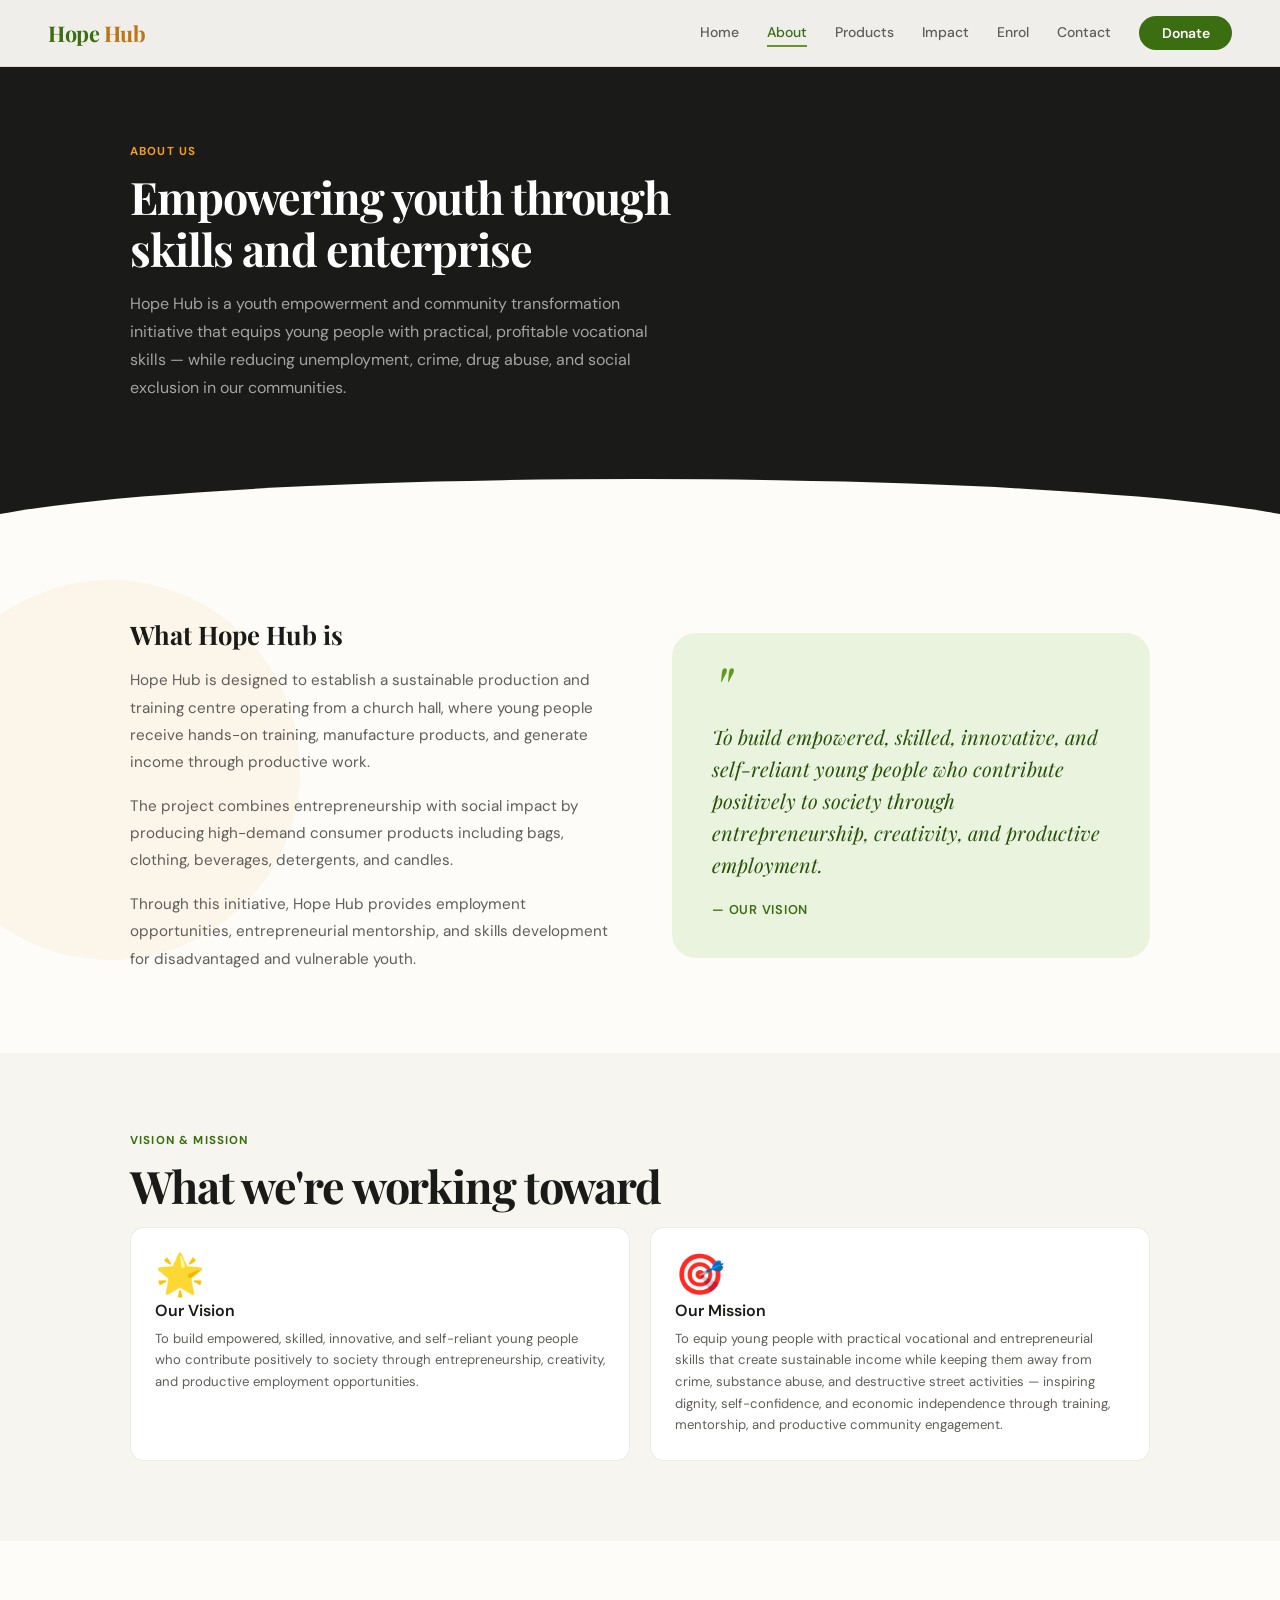
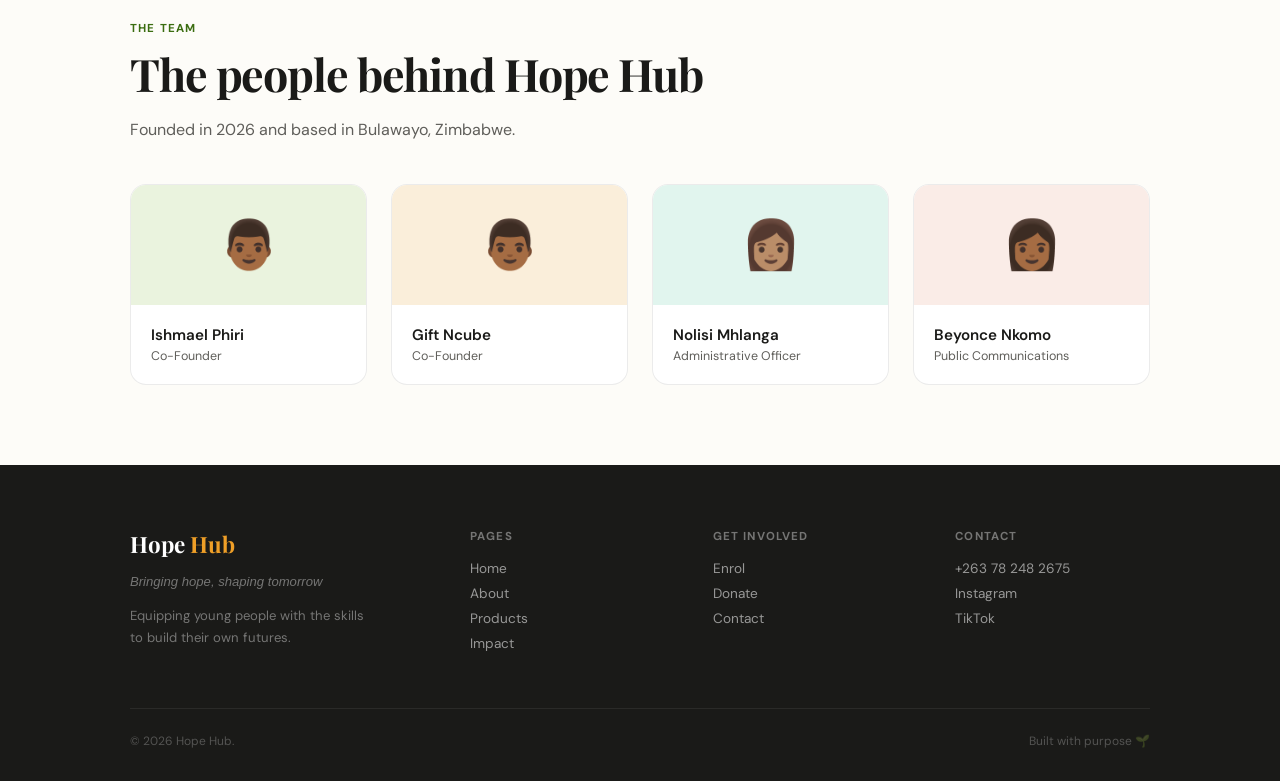
==== commit 07687392: "Use text brand and tagline in footer instead of logo image Replace the footer logo image with the 'H" ====
--- a/about.html
+++ b/about.html
@@ -107,7 +107,7 @@
   <footer>
     <div class="container">
       <div class="footer-grid">
-        <div class="footer-brand"><span class="logo"><img src="images/hopehub.png" alt="Hope Hub" class="footer-logo-img"/></span><p>Equipping young people with the skills to build their own futures.</p></div>
+        <div class="footer-brand"><span class="logo">Hope <span>Hub</span></span><p class="footer-tagline">Bringing hope, shaping tomorrow</p><p>Equipping young people with the skills to build their own futures.</p></div>
         <div class="footer-col"><h5>Pages</h5><a href="index.html">Home</a><a href="about.html">About</a><a href="skills.html">Products</a><a href="impact.html">Impact</a></div>
         <div class="footer-col"><h5>Get Involved</h5><a href="enrol.html">Enrol</a><a href="donate.html">Donate</a><a href="contact.html">Contact</a></div>
         <div class="footer-col"><h5>Contact</h5><a href="tel:+263782482675">+263 78 248 2675</a><a href="https://www.instagram.com/Hope_Hub" target="_blank" rel="noopener">Instagram</a><a href="https://www.tiktok.com/@Hope_Hub" target="_blank" rel="noopener">TikTok</a></div>
--- a/css/styles.css
+++ b/css/styles.css
@@ -19,8 +19,6 @@
 nav{position:fixed;top:0;left:0;right:0;z-index:200;display:flex;align-items:center;justify-content:space-between;padding:1rem 3rem;background:rgba(253,252,248,0.94);backdrop-filter:blur(10px);border-bottom:1px solid var(--border);}
 .nav-logo{font-family:'Playfair Display',serif;font-size:1.35rem;font-weight:700;color:var(--green);letter-spacing:-0.02em;cursor:pointer;text-decoration:none;}
 .nav-logo span{color:var(--amber);}
-.nav-logo-img{height:48px;width:auto;display:block;}
-.footer-logo-img{height:64px;width:auto;display:block;margin-bottom:0.75rem;}
 .nav-links{display:flex;gap:1.75rem;align-items:center;}
 .nav-links a{font-size:0.875rem;font-weight:500;color:var(--muted);text-decoration:none;cursor:pointer;transition:color 0.2s;padding:0.25rem 0;border-bottom:2px solid transparent;transition:color 0.2s,border-color 0.2s;}
 .nav-links a:hover,.nav-links a.active{color:var(--green);border-bottom-color:var(--green-mid);}
@@ -255,6 +253,7 @@
 .footer-grid{display:grid;grid-template-columns:1.5fr 1fr 1fr 1fr;gap:3rem;margin-bottom:3rem;}
 .footer-brand .logo{font-family:'Playfair Display',serif;font-size:1.4rem;font-weight:700;color:var(--white);display:block;margin-bottom:0.75rem;}
 .footer-brand .logo span{color:var(--amber-mid);}
+.footer-tagline{font-style:italic;font-size:0.82rem;color:var(--amber-mid);margin-bottom:0.75rem;}
 .footer-brand p{font-size:0.82rem;color:rgba(255,255,255,0.4);line-height:1.7;max-width:240px;}
 .footer-col h5{font-size:0.72rem;font-weight:700;letter-spacing:0.1em;text-transform:uppercase;color:rgba(255,255,255,0.4);margin-bottom:1rem;}
 .footer-col a{display:block;font-size:0.85rem;color:rgba(255,255,255,0.55);text-decoration:none;margin-bottom:0.5rem;cursor:pointer;transition:color 0.2s;}
@@ -269,7 +268,6 @@
   .story-grid,.donate-grid,.contact-grid,.enrol-grid{grid-template-columns:1fr;}
   .footer-grid{grid-template-columns:1fr 1fr;}
   nav{padding:1rem 1.5rem;}
-  .nav-logo-img{height:42px;}
   .nav-links{display:none;}
   .hamburger{display:flex;}
   .gallery-grid{grid-template-columns:1fr 1fr;grid-template-rows:auto;}
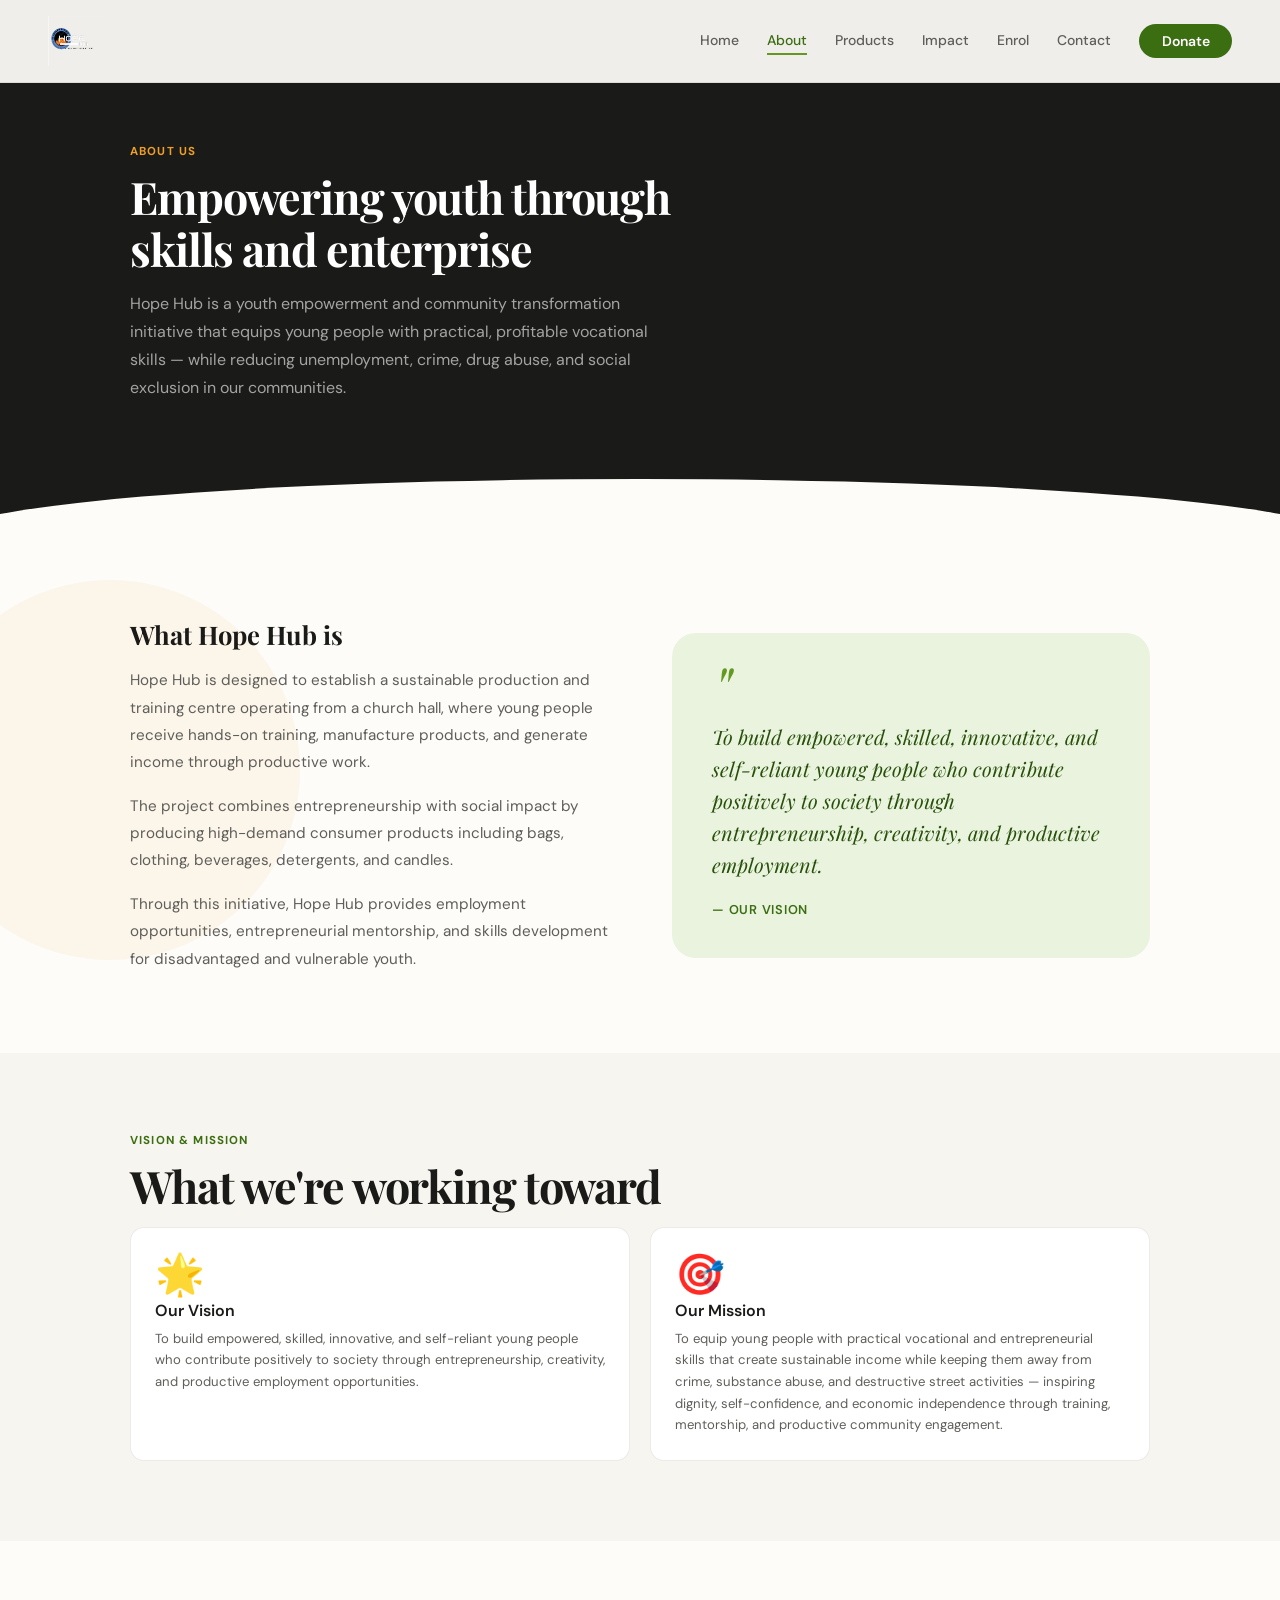
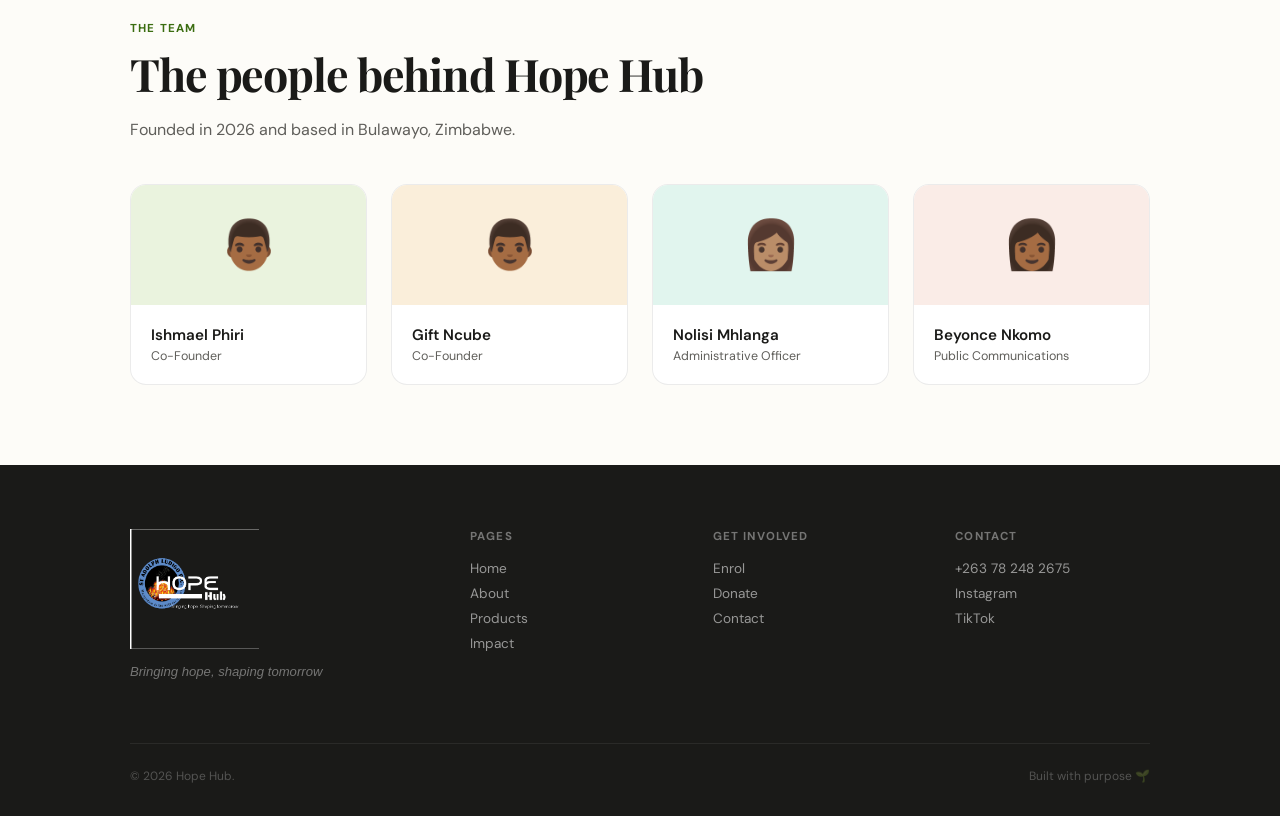
==== commit cb7f95ec: "Use transparent logo in nav, footer and favicon; drop footer description - Add images/logo.png: the " ====
--- a/about.html
+++ b/about.html
@@ -5,7 +5,7 @@
 <meta name="viewport" content="width=device-width, initial-scale=1.0"/>
 <title>About — Hope Hub</title>
 <link href="https://fonts.googleapis.com/css2?family=Playfair+Display:ital,wght@0,700;0,900;1,700&family=DM+Sans:wght@300;400;500;600&display=swap" rel="stylesheet"/>
-<link rel="icon" type="image/png" href="images/hopehub.png"/>
+<link rel="icon" type="image/png" href="images/logo.png"/>
 <link rel="stylesheet" href="css/styles.css"/>
 </head>
 <body>
@@ -16,7 +16,7 @@
 
 <!-- NAV -->
 <nav>
-  <a class="nav-logo" href="index.html">Hope <span>Hub</span></a>
+  <a class="nav-logo" href="index.html"><img src="images/logo.png" alt="Hope Hub" class="nav-logo-img"/></a>
   <div class="nav-links">
     <a href="index.html" data-page="index.html">Home</a>
     <a href="about.html" data-page="about.html">About</a>
@@ -107,7 +107,7 @@
   <footer>
     <div class="container">
       <div class="footer-grid">
-        <div class="footer-brand"><span class="logo">Hope <span>Hub</span></span><p class="footer-tagline">Bringing hope, shaping tomorrow</p><p>Equipping young people with the skills to build their own futures.</p></div>
+        <div class="footer-brand"><span class="logo"><img src="images/logo.png" alt="Hope Hub" class="footer-logo-img"/></span><p class="footer-tagline">Bringing hope, shaping tomorrow</p></div>
         <div class="footer-col"><h5>Pages</h5><a href="index.html">Home</a><a href="about.html">About</a><a href="skills.html">Products</a><a href="impact.html">Impact</a></div>
         <div class="footer-col"><h5>Get Involved</h5><a href="enrol.html">Enrol</a><a href="donate.html">Donate</a><a href="contact.html">Contact</a></div>
         <div class="footer-col"><h5>Contact</h5><a href="tel:+263782482675">+263 78 248 2675</a><a href="https://www.instagram.com/Hope_Hub" target="_blank" rel="noopener">Instagram</a><a href="https://www.tiktok.com/@Hope_Hub" target="_blank" rel="noopener">TikTok</a></div>
--- a/css/styles.css
+++ b/css/styles.css
@@ -19,6 +19,8 @@
 nav{position:fixed;top:0;left:0;right:0;z-index:200;display:flex;align-items:center;justify-content:space-between;padding:1rem 3rem;background:rgba(253,252,248,0.94);backdrop-filter:blur(10px);border-bottom:1px solid var(--border);}
 .nav-logo{font-family:'Playfair Display',serif;font-size:1.35rem;font-weight:700;color:var(--green);letter-spacing:-0.02em;cursor:pointer;text-decoration:none;}
 .nav-logo span{color:var(--amber);}
+.nav-logo-img{height:50px;width:auto;display:block;}
+.footer-logo-img{height:120px;width:auto;display:block;margin-bottom:0.5rem;}
 .nav-links{display:flex;gap:1.75rem;align-items:center;}
 .nav-links a{font-size:0.875rem;font-weight:500;color:var(--muted);text-decoration:none;cursor:pointer;transition:color 0.2s;padding:0.25rem 0;border-bottom:2px solid transparent;transition:color 0.2s,border-color 0.2s;}
 .nav-links a:hover,.nav-links a.active{color:var(--green);border-bottom-color:var(--green-mid);}
@@ -268,6 +270,7 @@
   .story-grid,.donate-grid,.contact-grid,.enrol-grid{grid-template-columns:1fr;}
   .footer-grid{grid-template-columns:1fr 1fr;}
   nav{padding:1rem 1.5rem;}
+  .nav-logo-img{height:42px;}
   .nav-links{display:none;}
   .hamburger{display:flex;}
   .gallery-grid{grid-template-columns:1fr 1fr;grid-template-rows:auto;}
